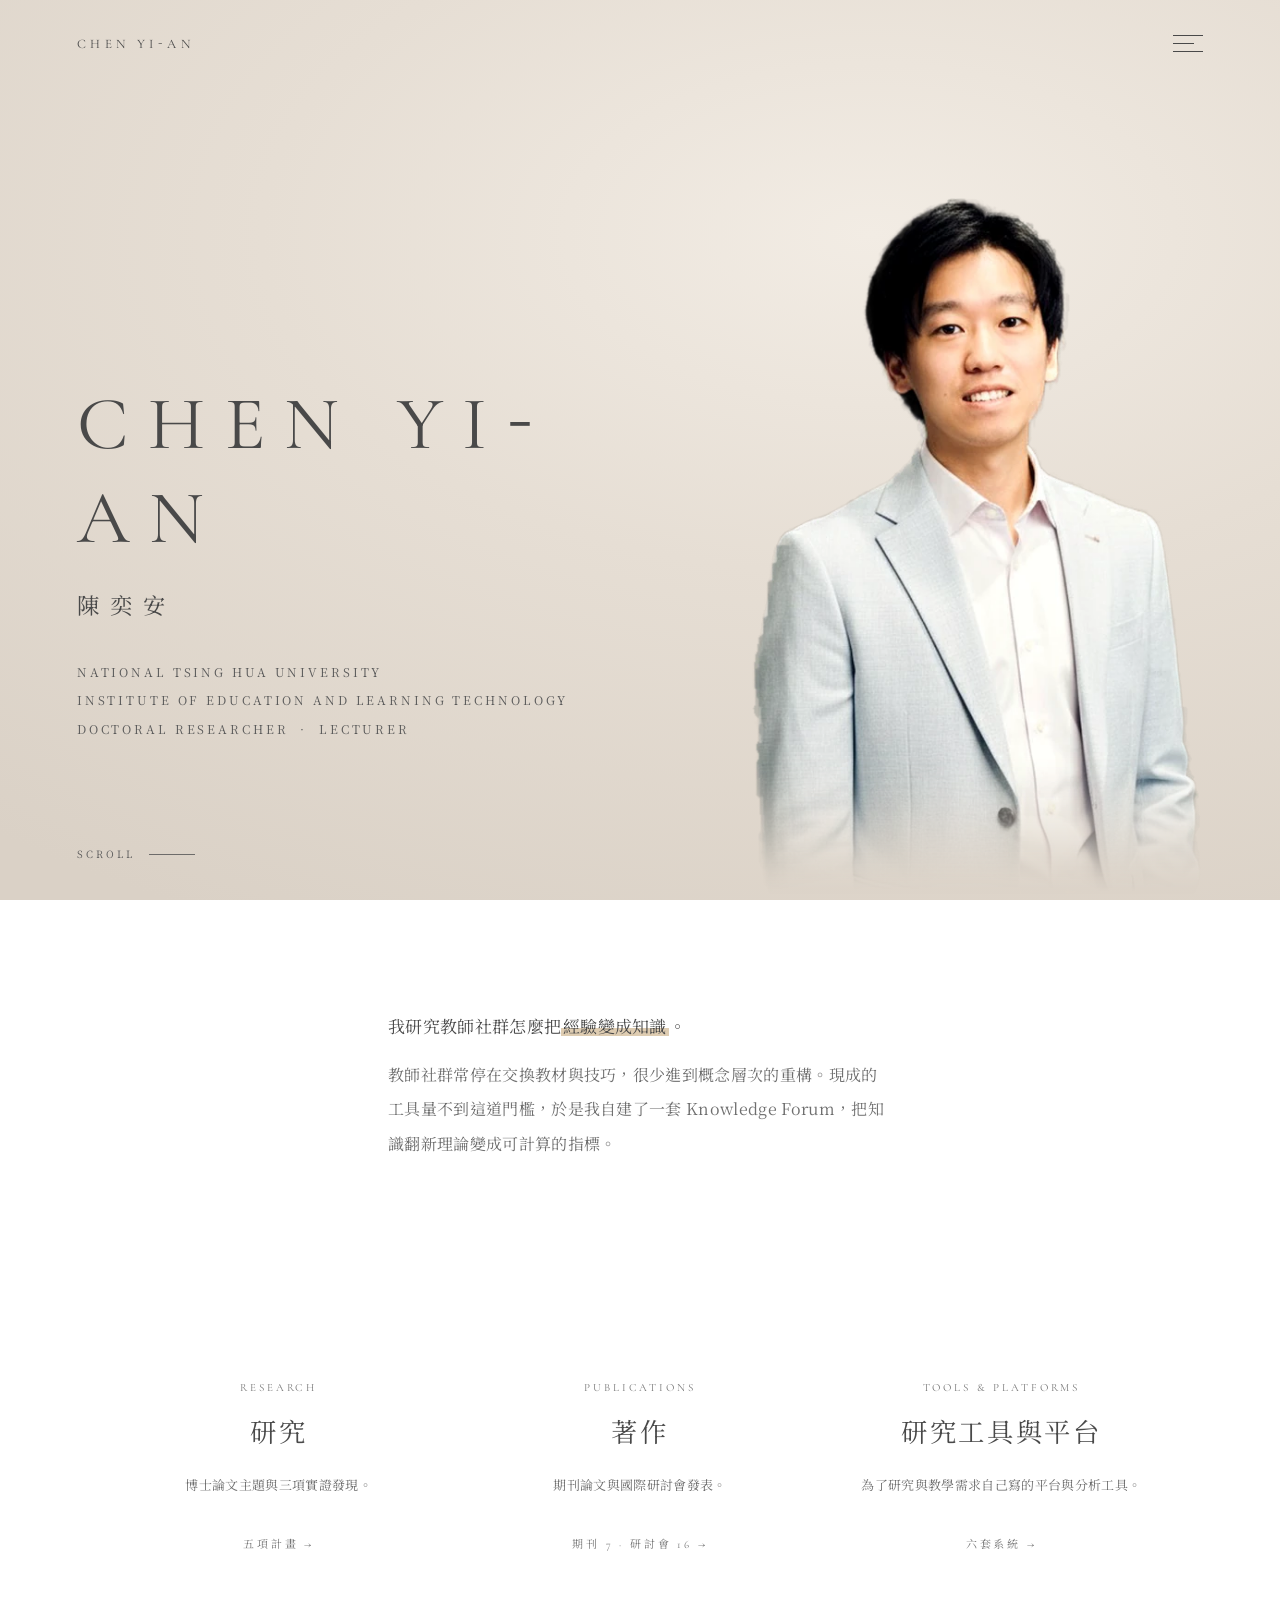
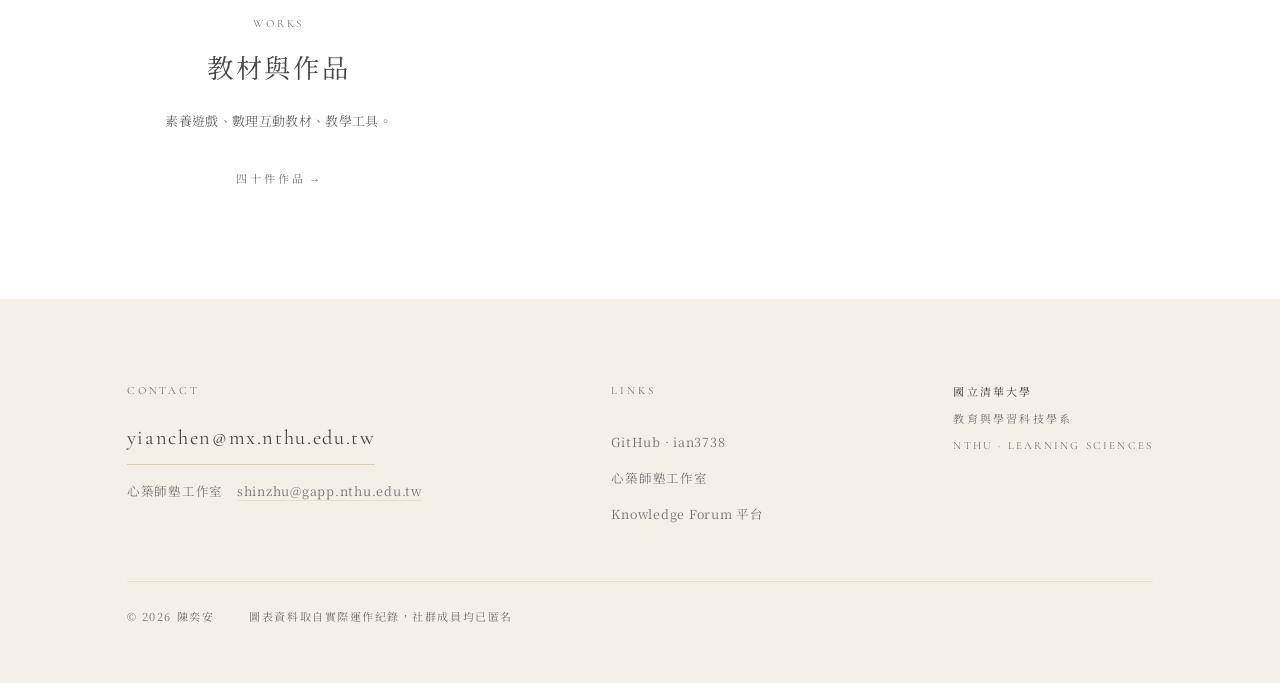
==== index.html @ db192548 "工具頁新增 mplus-mcp Mplus 的 MCP 伺服器，第六套研究工具。列在 S06，連到 https://github.com/ian3738/mplus-mcp。  同時更新三處數量：工具" ====
<!DOCTYPE html>
<html lang="zh-Hant">
<head>
<meta charset="utf-8">
<meta name="viewport" content="width=device-width, initial-scale=1">
<title>陳奕安 Yi-An Chen｜教育與學習科技</title>
<meta name="description" content="陳奕安，國立清華大學教育與學習科技學系博士生、兼任講師。研究教師社群的知識翻新歷程，並自建平台把理論變成可計算的指標。">
<link rel="preconnect" href="https://fonts.googleapis.com">
<link rel="preconnect" href="https://fonts.gstatic.com" crossorigin>
<link href="https://fonts.googleapis.com/css2?family=Cormorant+Garamond:wght@300;400&family=Noto+Serif+TC:wght@300;400&display=swap" rel="stylesheet">
<link rel="stylesheet" href="assets/style.css">
</head>
<body>

<header class="site-head" id="sitehead">
  <a class="brand" href="index.html">Chen Yi<span class="hy">-</span>An</a>
  <button class="burger" id="burger" aria-label="選單" aria-expanded="false">
    <span></span><span></span><span></span>
  </button>
</header>

<div class="menu" id="menu">
  <div class="menu-in">
    <nav class="menu-list" aria-label="主選單">
        <a href="index.html">Home<span class="zh">總覽</span></a>
        <a href="about.html">Profile<span class="zh">關於</span></a>
        <a href="research.html">Research<span class="zh">研究</span></a>
        <a href="publications.html">Publications<span class="zh">著作</span></a>
        <a href="systems.html">Tools<span class="zh">工具</span></a>
        <a href="works.html">Works<span class="zh">教材</span></a>
        <a href="lectures.html">Lectures<span class="zh">講堂</span></a>
    </nav>
    <div class="menu-side">
      <a href="mailto:yianchen@mx.nthu.edu.tw">yianchen@mx.nthu.edu.tw</a><br>
      <a href="https://github.com/ian3738" target="_blank" rel="noopener">GitHub</a><br>
      <a href="https://sites.google.com/view/shinzhuteacher" target="_blank" rel="noopener">心築師塾工作室</a><br>
      <a href="https://kf-mvp-2cdbe.web.app/communities" target="_blank" rel="noopener">Knowledge Forum</a>
    </div>
  </div>
</div>

<main>
<section class="hero">
  <div class="hero-figure">
    <picture>
      <source srcset="assets/hero-cutout.webp" type="image/webp">
      <img src="assets/hero-cutout.png" alt="陳奕安" width="488" height="760">
    </picture>
  </div>
  <div class="hero-inner">
    <h1 class="hero-name">Chen Yi<span class="hy">-</span>An</h1>
    <p class="hero-zh">陳奕安</p>
    <p class="hero-role">
      National Tsing Hua University<br>
      Institute of Education and Learning Technology<br>
      Doctoral Researcher &nbsp;·&nbsp; Lecturer
    </p>
  </div>
  <div class="hero-scroll">Scroll</div>
</section>

<section>
  <div class="wrap">
    <div class="prose rise" style="max-width:56ch">
      <p class="lead" style="margin-bottom:.9rem">我研究教師社群怎麼把<span class="hl">經驗變成知識</span>。</p>
      <p>教師社群常停在交換教材與技巧，很少進到概念層次的重構。現成的工具量不到這道門檻，於是我自建了一套 Knowledge Forum，把知識翻新理論變成可計算的指標。</p>
    </div>
  </div>
</section>

<section>
  <div class="wrap">
    <div class="portals rise">
      <a class="portal" href="research.html">
        <div class="portal-n">Research</div><div class="portal-t">研究</div>
        <p class="portal-d">博士論文主題與三項實證發現。</p>
        <div class="portal-go">五項計畫 →</div>
      </a>
      <a class="portal" href="publications.html">
        <div class="portal-n">Publications</div><div class="portal-t">著作</div>
        <p class="portal-d">期刊論文與國際研討會發表。</p>
        <div class="portal-go">期刊 7 · 研討會 16 →</div>
      </a>
      <a class="portal" href="systems.html">
        <div class="portal-n">Tools &amp; Platforms</div><div class="portal-t">研究工具與平台</div>
        <p class="portal-d">為了研究與教學需求自己寫的平台與分析工具。</p>
        <div class="portal-go">六套系統 →</div>
      </a>
      <a class="portal" href="works.html">
        <div class="portal-n">Works</div><div class="portal-t">教材與作品</div>
        <p class="portal-d">素養遊戲、數理互動教材、教學工具。</p>
        <div class="portal-go">四十件作品 →</div>
      </a>
    </div>
  </div>
</section>

</main>

<footer>
  <div class="wrap">
    <div class="foot-grid">
      <div>
        <div class="foot-k">Contact</div>
        <a class="foot-mail" href="mailto:yianchen@mx.nthu.edu.tw">yianchen@mx.nthu.edu.tw</a>
        <div style="margin-top:.9rem;font-size:12.5px;color:var(--ink-muted);letter-spacing:.06em">
          心築師塾工作室　<a href="mailto:shinzhu@gapp.nthu.edu.tw" style="border-bottom:1px solid var(--sand-line)">shinzhu@gapp.nthu.edu.tw</a>
        </div>
      </div>
      <div class="foot-links">
        <div class="foot-k">Links</div>
        <a href="https://github.com/ian3738" target="_blank" rel="noopener">GitHub · ian3738</a>
        <a href="https://sites.google.com/view/shinzhuteacher" target="_blank" rel="noopener">心築師塾工作室</a>
        <a href="https://kf-mvp-2cdbe.web.app/communities" target="_blank" rel="noopener">Knowledge Forum 平台</a>
      </div>
      <div class="seal"><b>國立清華大學</b>教育與學習科技學系<br>NTHU · Learning Sciences</div>
    </div>
    <div class="colophon">
      <span>© 2026 陳奕安</span>
      <span>圖表資料取自實際運作紀錄，社群成員均已匿名</span>
    </div>
  </div>
</footer>

<script src="assets/site.js"></script>
</body>
</html>
---- assets/style.css ----
/* ============================================================
   陳奕安 個人網站
   設計語彙參考 saitokyoko.jp：
     · 全站單一襯線字，字重一律 400，沒有粗體
       階層只靠級數、字距與留白
     · 墨色 #494949 柔灰，不用純黑
     · 唯一輔助色為暖砂 #DECCB1，只作裝飾
     · 區塊上下留白 120px，標題字距 0.08em
     · 只有漢堡選單，沒有導覽列
   資料色：灰階序階 #494949 / #878787 / #AFAFAF
     明度單調、階距 0.18、最淺階對白底 2.19:1
   ============================================================ */

*,*::before,*::after{box-sizing:border-box}
html{-webkit-text-size-adjust:100%;scroll-behavior:smooth}
body{margin:0}

:root{
  color-scheme:light;
  --white:#FFFFFF;
  --ink:#494949;
  --ink-2:#6E6E6E;
  --ink-muted:#767676;
  --sand:#DECCB1;
  --sand-soft:#F4EFE7;
  --sand-line:#E8DFD1;
  --line:#E6E6E6;
  --line-soft:#F0F0F0;
  --dark:#2D2D32;

  --mark:#494949;
  --mark-dim:#AFAFAF;
  --series-1:#494949;
  --series-2:#878787;
  --series-3:#AFAFAF;
  --grid:#EFEFEF;
  --axis:#DDDDDD;

  /* 給 charts.js 用的別名，沿用舊變數名以免動到繪圖程式 */
  --accent:#494949;
  --paper:#FFFFFF;
  --surface:#FFFFFF;
  --ink-1:#494949;

  --f-display:"Cormorant Garamond","Noto Serif TC","Songti TC",serif;
  --f-body:"Noto Serif TC","Cormorant Garamond","Songti TC",serif;

  --pad:clamp(1.25rem,6vw,5rem);
  --gap:clamp(4rem,12vh,7.5rem);
  --maxw:1180px;
}

body{
  background:var(--white);color:var(--ink);font-family:var(--f-body);
  font-size:16px;line-height:2;font-weight:400;letter-spacing:.02em;
  overflow-x:hidden;display:flex;flex-direction:column;min-height:100vh;
  -webkit-font-smoothing:antialiased;
}
a{color:inherit;text-decoration:none}
img{max-width:100%;height:auto;display:block}
::selection{background:var(--sand);color:var(--ink)}
main{flex:1 0 auto}
.wrap{max-width:var(--maxw);margin:0 auto;padding-inline:var(--pad);width:100%}
strong,b{font-weight:400}

/* ---------- 頁首：只有標記與漢堡 ---------- */
.site-head{
  position:fixed;top:0;left:0;right:0;z-index:80;
  display:flex;align-items:center;justify-content:space-between;
  padding:clamp(1.1rem,2.6vw,1.9rem) var(--pad);
  mix-blend-mode:normal;transition:background .4s;
}
.site-head.solid{background:rgba(255,255,255,.94);backdrop-filter:blur(8px)}

/* Chen Yi-An 的連字號。Cormorant Garamond 的連字號是斜的，而且高度是配
   小寫字母的，放進全大寫的字裡會偏低：75px 字級下量到它的中心比大寫字母的
   視覺中心低 15px，垂直跨度 14px（斜的），加上 .26em 字距把它孤立出來就更明顯。
   改用 Noto Serif TC 的平連字號並抬高後，跨度 8px、偏移 0.0px。 */
.hy{font-family:"Noto Serif TC",serif;display:inline-block;transform:translateY(-.05em)}
.brand{
  font-family:var(--f-display);font-size:13px;letter-spacing:.34em;
  color:var(--ink);white-space:nowrap;text-transform:uppercase;
}
/* 壓在開場圖上時本來轉白，但開場已改為淺砂色底，白字對底只有 1.40:1，
   實際渲染量到 1.03:1，等於看不見。改回墨色為 6.44:1。 */
.site-head.over .brand{color:var(--ink)}
.site-head.over .burger span{background:var(--ink)}

.burger{
  width:30px;height:18px;border:0;background:transparent;padding:0;cursor:pointer;
  position:relative;flex:none;
}
.burger span{
  position:absolute;left:0;height:1px;background:var(--ink);transition:all .45s cubic-bezier(.6,0,.2,1);
}
.burger span:nth-child(1){top:0;width:100%}
.burger span:nth-child(2){top:8px;width:70%}
.burger span:nth-child(3){top:16px;width:100%}
.burger:hover span:nth-child(2){width:100%}
body.menu-open .burger span:nth-child(1){top:8px;transform:rotate(38deg)}
body.menu-open .burger span:nth-child(2){opacity:0}
body.menu-open .burger span:nth-child(3){top:8px;width:100%;transform:rotate(-38deg)}
body.menu-open .burger span{background:var(--ink)}

/* ---------- 全幅選單 ---------- */
.menu{
  position:fixed;inset:0;z-index:70;background:var(--white);
  display:flex;align-items:center;justify-content:center;
  opacity:0;visibility:hidden;transition:opacity .5s,visibility .5s;
}
body.menu-open .menu{opacity:1;visibility:visible}
.menu-in{width:100%;max-width:var(--maxw);padding:0 var(--pad);display:grid;
         grid-template-columns:1fr auto;gap:clamp(2rem,6vw,5rem);align-items:center}
.menu-list{display:flex;flex-direction:column;gap:clamp(.5rem,1.6vh,1.1rem)}
.menu-list a{
  font-family:var(--f-display);font-size:clamp(1.5rem,4.4vw,2.6rem);letter-spacing:.12em;
  color:var(--ink);opacity:0;transform:translateY(14px);transition:opacity .5s,transform .5s,color .3s;
  display:flex;align-items:baseline;gap:1.1rem;
}
.menu-list a .zh{font-family:var(--f-body);font-size:.44em;letter-spacing:.24em;color:var(--ink-muted)}
.menu-list a:hover{color:var(--sand)}
.menu-list a:hover .zh{color:var(--sand)}
body.menu-open .menu-list a{opacity:1;transform:none}
body.menu-open .menu-list a:nth-child(1){transition-delay:.10s}
body.menu-open .menu-list a:nth-child(2){transition-delay:.16s}
body.menu-open .menu-list a:nth-child(3){transition-delay:.22s}
body.menu-open .menu-list a:nth-child(4){transition-delay:.28s}
body.menu-open .menu-list a:nth-child(5){transition-delay:.34s}
body.menu-open .menu-list a:nth-child(6){transition-delay:.40s}
body.menu-open .menu-list a:nth-child(7){transition-delay:.46s}
.menu-side{font-size:13px;letter-spacing:.16em;color:var(--ink-muted);line-height:2.4;text-align:right}
.menu-side a:hover{color:var(--ink)}
@media (max-width:760px){.menu-in{grid-template-columns:1fr}.menu-side{text-align:left;margin-top:2rem}}

/* ---------- 全幅開場：去背人像合成於暖色底 ---------- */
/* 參考站的主視覺量測後背景標準差僅 0.67–1.22，等同純色，
   是去背後合成的。照片沒有攝影背景，才不會與頁面打架。 */
.hero{
  position:relative;min-height:100svh;overflow:hidden;padding:0;
  background:
    radial-gradient(108% 86% at 68% 26%, #F2ECE4 0%, #E6DED4 44%, #DAD1C6 100%);
  display:grid;grid-template-columns:1fr minmax(0,46%);align-items:end;
}
/* 人像不貼到畫面右緣。貼右會把人再往外推，姓名與人像各據一邊、
   中間空 460px，整張圖散開。留一段右邊距把人往內收，光心也跟到兩者之間。

   另外，姓名字級有上限而人像靠右緣，兩者的距離會隨視窗變寬一路拉開：
   量到 1440 時空隙佔版面 17%、1680 佔 26%、1920 佔 35%、2560 佔 56%。
   因此開場另立一條 1440 的內容帶，超過就左右等分留白，空隙穩定在 250 到 290px。
   站上其他頁的 .wrap 本來就以 1180 收邊，頁首則一律貼 var(--pad)，
   這條帶跟既有的作法一致。 */
.hero-inner,.hero-figure,.hero-scroll{--hero-edge:max(var(--pad),calc((100vw - 1440px) / 2))}
.hero-figure{
  grid-column:2;justify-self:end;align-self:end;
  padding-right:max(clamp(2rem,6vw,5rem),calc((100vw - 1440px) / 2));
  height:min(78svh,780px);max-width:100%;display:flex;align-items:flex-end;justify-content:center;
}
/* picture 必須也吃到高度。它預設 height:auto，裡面的 img 用 height:100% 會
   解析不到百分比而退回原尺寸 920px，再被 .hero 的 overflow:hidden 切掉頭。 */
.hero-figure picture{
  display:flex;align-items:flex-end;justify-content:center;
  height:100%;max-width:100%;
}
/* 原始棚拍照只拍到大腿，去背後浮在純色上會像被切斷，
   因此在圖檔底部 24% 做平滑淡出，讓人像溶進背景。 */
.hero-figure img{height:100%;width:auto;max-width:100%;object-fit:contain;object-position:bottom}
.hero-inner{
  grid-column:1;grid-row:1;z-index:2;align-self:end;
  padding:0 clamp(1.2rem,3vw,2rem) clamp(4.5rem,16vh,9rem) var(--hero-edge);
}
/* 姓名放大到能往右探，把左邊的字與右邊的人拉近。 */
.hero-name{
  font-family:var(--f-display);font-size:clamp(1.9rem,6.2vw,4.7rem);font-weight:400;
  letter-spacing:.26em;line-height:1.25;margin:0;text-transform:uppercase;color:var(--ink);
}
.hero-zh{font-size:clamp(1rem,2.1vw,1.4rem);letter-spacing:.5em;color:var(--ink);margin-top:1rem}
/* 開場的小字不用全站的 --ink-muted #767676。它在白底上是 4.86:1 沒問題，
   但壓在砂色漸層最暗處只有 3.01:1，未達 AA 小字的 4.5。#5A5A5A 為 4.57:1。 */
.hero-role{
  font-size:12px;letter-spacing:.24em;color:#5A5A5A;margin-top:1.9rem;
  text-transform:uppercase;line-height:2.4;
}
.hero-scroll{
  position:absolute;left:var(--hero-edge);bottom:clamp(1.4rem,4vh,2.4rem);z-index:3;
  font-size:10px;letter-spacing:.3em;color:#5A5A5A;text-transform:uppercase;
  display:flex;align-items:center;gap:.9rem;
}
.hero-scroll::after{content:"";width:46px;height:1px;background:#5A5A5A;opacity:.85;
  animation:sweep 2.6s cubic-bezier(.6,0,.2,1) infinite}
@keyframes sweep{0%{transform:scaleX(0);transform-origin:left}45%{transform:scaleX(1);transform-origin:left}
                 55%{transform:scaleX(1);transform-origin:right}100%{transform:scaleX(0);transform-origin:right}}
@media (max-width:820px){
  /* 單欄時人像與文字若同列且都靠下對齊，字必然壓在臉上，因此拆成上下兩列 */
  .hero{grid-template-columns:1fr;grid-template-rows:1fr auto;align-items:end;min-height:100svh}
  .hero-figure{grid-column:1;grid-row:1;align-self:end;height:min(46svh,420px);
               justify-self:end;padding-right:calc(var(--pad) * .3);opacity:.92}
  .hero-inner{grid-column:1;grid-row:2;align-self:end;padding-bottom:clamp(4rem,12vh,6rem)}
  .hero-name{font-size:clamp(1.8rem,9vw,2.6rem)}
}

/* 關於頁的側身形象照 */
.about-portrait{
  float:right;width:clamp(150px,26%,230px);margin:.4rem 0 1.6rem clamp(1.4rem,4vw,2.6rem);
}
.about-portrait img{width:100%;aspect-ratio:3/4;object-fit:cover;object-position:50% 18%}
.about-portrait figcaption{
  margin-top:.9rem;font-family:var(--f-display);font-size:10px;letter-spacing:.24em;
  color:var(--ink-muted);text-transform:uppercase;
}
@media (max-width:620px){.about-portrait{float:none;width:170px;margin:0 0 1.8rem}}

/* ---------- 一般頁首 ---------- */
.page-head{padding:clamp(7rem,18vh,11rem) 0 clamp(2.5rem,7vh,4rem);text-align:center}
.page-head .en{
  font-family:var(--f-display);font-size:clamp(1.9rem,5vw,2.55rem);letter-spacing:.09em;
  margin:0;line-height:1.5;
}
.page-head .zh{font-size:13px;letter-spacing:.34em;color:var(--ink-muted);margin-top:.9rem;text-transform:none}
.page-sub{max-width:56ch;margin:2.2rem auto 0;color:var(--ink-2);font-size:15px;line-height:2.15;text-align:left}

/* ---------- 區塊 ---------- */
section{padding-block:var(--gap)}
.sec-head{margin-bottom:clamp(2.2rem,6vh,3.6rem);text-align:center}
.sec-head h2{
  font-family:var(--f-display);font-size:clamp(1.6rem,4vw,2.25rem);font-weight:400;
  letter-spacing:.09em;margin:0;line-height:1.5;color:var(--ink);
}
.sec-head .zh{font-size:12px;letter-spacing:.32em;color:var(--ink-muted);margin-top:.75rem}
.sec-num,.sec-note{display:none}
.group-label{
  font-family:var(--f-display);font-size:15px;letter-spacing:.24em;color:var(--ink-muted);
  margin:clamp(2.6rem,6vh,4rem) 0 1.4rem;text-align:center;
}
.group-label:first-child{margin-top:0}
.prose{max-width:60ch;margin-inline:auto}
.prose p{margin:0 0 1.5rem;color:var(--ink-2);line-height:2.15}
.prose p:last-child{margin-bottom:0}
.prose .lead{font-size:17px;color:var(--ink);line-height:2.1}
.hl{background:linear-gradient(transparent 62%,var(--sand) 62%,var(--sand) 92%,transparent 92%);padding:0 .1em}

.pull{
  border:0;margin:0 auto clamp(2rem,5vh,3rem);max-width:46ch;text-align:center;
  font-family:var(--f-display);font-size:clamp(1.25rem,3vw,1.75rem);line-height:1.85;
  letter-spacing:.05em;color:var(--ink);padding:0;
}
.pull cite{display:block;font-style:normal;font-family:var(--f-body);font-size:13px;
           letter-spacing:.06em;color:var(--ink-muted);margin-top:1.4rem;line-height:2.1}

/* ---------- 數據 ---------- */
.tiles{display:grid;grid-template-columns:repeat(auto-fit,minmax(min(100%,150px),1fr));
       gap:clamp(1.6rem,4vw,3rem) 0;border:0;background:transparent}
.tile{padding:0 1.2rem;border:0;text-align:center;position:relative}
.tile + .tile::before{content:"";position:absolute;left:0;top:.4rem;bottom:.4rem;width:1px;background:var(--line)}
.tile-k{font-family:var(--f-display);font-size:11px;letter-spacing:.26em;color:var(--ink-muted);text-transform:uppercase}
.tile-v{font-family:var(--f-display);font-size:clamp(1.7rem,4vw,2.4rem);font-weight:400;line-height:1.2;
        margin-top:.7rem;letter-spacing:.04em;color:var(--ink)}
.tile-v small{font-size:.42em;color:var(--ink-muted);margin-left:.2em}
.tile-d{font-size:12px;color:var(--ink-muted);margin-top:.6rem;line-height:1.9;letter-spacing:.04em}
.tile.on .tile-v{color:var(--ink)}
@media (max-width:560px){.tile + .tile::before{display:none}}

/* ---------- 面板 ---------- */
.panel{background:transparent;border:0;border-top:1px solid var(--line);padding-top:clamp(1.6rem,4vh,2.4rem)}
.panel-head{display:flex;align-items:baseline;gap:1rem;padding:0 0 1.2rem;background:transparent;flex-wrap:wrap;justify-content:center}
.panel-t{font-family:var(--f-display);font-size:17px;letter-spacing:.09em;color:var(--ink)}
.panel-n{font-size:11px;letter-spacing:.2em;color:var(--ink-muted);text-transform:uppercase}
.panel-body{padding:0}
.panel-note{font-size:13px;color:var(--ink-muted);line-height:2.15;margin:0 auto 1.8rem;max-width:56ch;text-align:center}
.panels{display:grid;gap:clamp(2.5rem,7vh,4.5rem)}
.panels.two{grid-template-columns:repeat(auto-fit,minmax(min(100%,330px),1fr))}

/* ---------- 圖表 ---------- */
.chart{margin:0;position:relative}
.plot{position:relative;width:100%}
.plot svg{display:block;width:100%;height:auto;overflow:visible}
.plot svg text{font-family:var(--f-body);letter-spacing:.05em}
.plot svg .ax{font-family:var(--f-display);font-size:10px;letter-spacing:.14em}
.plot svg .lbl{font-size:11.5px}
.plot svg .val{font-family:var(--f-display);font-size:12px;letter-spacing:.06em}
.plot svg .big{font-family:var(--f-display);font-size:17px}
.tip{position:absolute;z-index:20;pointer-events:none;background:var(--white);border:1px solid var(--line);
     padding:.7rem .9rem;min-width:110px}
.tip b{display:block;font-size:12.5px;font-weight:400;color:var(--ink);line-height:1.7;letter-spacing:.04em}
.tip i{display:block;font-style:normal;font-size:11px;color:var(--ink-muted);margin-top:.25rem;letter-spacing:.06em}
.tip u{display:block;text-decoration:none;font-family:var(--f-display);font-size:15px;color:var(--ink);
       margin-top:.45rem;letter-spacing:.06em}
.legend{display:flex;flex-wrap:wrap;gap:.5rem 1.8rem;margin-bottom:1.4rem;font-size:12.5px;
        color:var(--ink-2);justify-content:center;letter-spacing:.05em}
.legend span{display:flex;align-items:center;gap:.55rem}
.legend i{width:9px;height:9px;flex:none}
.legend i[data-s="1"]{background:var(--series-1)}
.legend i[data-s="2"]{background:var(--series-2)}
.legend i[data-s="3"]{background:var(--series-3)}
.legend b{font-family:var(--f-display);color:var(--ink);font-size:1.1em}
.tbl{margin-top:1.8rem;border-top:1px solid var(--line-soft);padding-top:1rem;text-align:center}
.tbl summary{font-family:var(--f-display);font-size:12px;letter-spacing:.26em;color:var(--ink-muted);
             cursor:pointer;list-style:none;padding:.3rem 0;transition:color .3s;text-transform:uppercase}
.tbl summary::-webkit-details-marker{display:none}
.tbl summary::before{content:"＋ "}
.tbl[open] summary::before{content:"− "}
.tbl summary:hover{color:var(--ink)}
.tbl-scroll{overflow-x:auto;margin-top:1.2rem;text-align:left}
.tbl table{border-collapse:collapse;width:100%;font-size:12.5px;letter-spacing:.04em}
.tbl caption{text-align:left;font-size:12px;color:var(--ink-muted);padding-bottom:1rem;line-height:2}
.tbl th,.tbl td{padding:.55rem .7rem;border-bottom:1px solid var(--line-soft);text-align:right;white-space:nowrap;font-weight:400}
.tbl thead th{color:var(--ink-muted);font-family:var(--f-display);font-size:11px;letter-spacing:.18em;
              border-bottom-color:var(--line);text-transform:uppercase}
.tbl tbody th{text-align:left;color:var(--ink);white-space:normal;min-width:9rem}
.tbl thead th:first-child{text-align:left}

/* ---------- 條目 ---------- */
.list{border-top:1px solid var(--line)}
.item{display:grid;grid-template-columns:1fr auto;gap:.5rem 2rem;padding:clamp(1.6rem,4vh,2.4rem) 0;
      border-bottom:1px solid var(--line-soft);position:relative;transition:opacity .35s}
a.item:hover{opacity:.55;outline:none}
.i-num{display:none}
.i-main{min-width:0}
.i-title{font-family:var(--f-display);font-size:clamp(1.1rem,2.2vw,1.35rem);font-weight:400;
         letter-spacing:.06em;line-height:1.65;display:block;color:var(--ink)}
.i-title em{font-style:normal;color:var(--ink-muted);font-size:.62em;letter-spacing:.2em;margin-left:.9rem;
            text-transform:uppercase;font-family:var(--f-display)}
.i-desc{margin:.9rem 0 0;color:var(--ink-2);font-size:13.5px;line-height:2.15;max-width:62ch}
.i-tags{display:flex;flex-wrap:wrap;gap:.4rem 1.3rem;margin-top:1.1rem}
.tag{font-family:var(--f-display);font-size:11px;letter-spacing:.22em;color:var(--ink-muted);
     border:0;padding:0;background:transparent;text-transform:uppercase}
.tag.on{color:var(--ink)}
.i-go{align-self:center;font-family:var(--f-display);font-size:11px;letter-spacing:.26em;color:var(--ink-muted);
      white-space:nowrap;text-transform:uppercase;position:relative;padding-bottom:.4rem}
.i-go::after{content:"";position:absolute;left:0;right:0;bottom:0;height:1px;background:var(--ink-muted);
             transform:scaleX(1);transform-origin:right;transition:transform .45s cubic-bezier(.6,0,.2,1)}
a.item:hover .i-go::after{transform:scaleX(0)}
@media (max-width:620px){
  .item{grid-template-columns:1fr}
  .i-go{justify-self:start;margin-top:1rem}
}

/* ---------- 著作 ---------- */
.cites{border-top:1px solid var(--line)}
.cite{padding:clamp(1.3rem,3.4vh,1.9rem) 0 clamp(1.3rem,3.4vh,1.9rem) 2.2rem;text-indent:-2.2rem;
      border-bottom:1px solid var(--line-soft);font-size:14.5px;line-height:2.1;margin:0;color:var(--ink-2)}
.cite .yr{font-family:var(--f-display);font-size:1.05em;color:var(--ink);letter-spacing:.06em}
.cite em{font-style:italic;color:var(--ink)}
.cite .st{font-family:var(--f-display);font-size:11px;letter-spacing:.2em;border:0;padding:0;
          margin-left:.9rem;color:var(--ink-muted);white-space:nowrap;text-indent:0;display:inline-block;
          text-transform:uppercase;background:transparent}
.cite .st.on{color:var(--ink)}

/* ---------- 年表 ---------- */
.tl{border-left:0;margin:0;padding-left:0;max-width:64ch;margin-inline:auto}
.tl-row{position:relative;padding:clamp(1.4rem,3.4vh,2rem) 0;border-bottom:1px solid var(--line-soft)}
.tl-row::before{display:none}
.tl-y{font-family:var(--f-display);font-size:12px;letter-spacing:.2em;color:var(--ink-muted);margin-bottom:.7rem}
.tl-t{font-family:var(--f-display);font-size:clamp(1.05rem,2.1vw,1.25rem);letter-spacing:.06em;line-height:1.7;color:var(--ink)}
.tl-d{color:var(--ink-2);font-size:13.5px;margin-top:.7rem;line-height:2.15}

/* ---------- 獲獎清單 ---------- */
/* 條目多，用年份靠左的密排清單，比格狀卡片省一半版面 */
.hon{list-style:none;margin:0;padding:0;max-width:64ch;margin-inline:auto}
.hon li{display:grid;grid-template-columns:5rem 1fr;column-gap:clamp(1rem,2.4vw,1.8rem);
        padding:clamp(.9rem,2.2vh,1.25rem) 0;border-bottom:1px solid var(--line-soft)}
.hon li:first-child{border-top:1px solid var(--line-soft)}
.hon-y{font-family:var(--f-display);font-size:12px;letter-spacing:.2em;color:var(--ink-muted);
       line-height:1.9;padding-top:.35rem}
.hon-t{font-family:var(--f-display);font-size:15.5px;letter-spacing:.05em;line-height:1.95;color:var(--ink)}
.hon-d{grid-column:2;color:var(--ink-muted);font-size:12.5px;line-height:2;margin-top:.3rem}
@media (max-width:640px){
  .hon li{grid-template-columns:1fr}
  .hon-y{padding-top:0;margin-bottom:.45rem}
  .hon-d{grid-column:1}
}

/* ---------- 格狀 ---------- */
.grid{display:grid;grid-template-columns:repeat(auto-fit,minmax(min(100%,250px),1fr));
      gap:clamp(1.8rem,4vw,3rem) clamp(1.8rem,4vw,3.4rem);border:0;background:transparent}
.cell{padding:0;border:0;background:transparent}
.cell:hover{background:transparent}
.cell-k{font-family:var(--f-display);font-size:11px;letter-spacing:.26em;color:var(--ink-muted);
        margin-bottom:.8rem;text-transform:uppercase}
.cell-t{font-family:var(--f-display);font-size:16px;line-height:1.8;letter-spacing:.05em;color:var(--ink)}
.cell-d{color:var(--ink-muted);font-size:12.5px;margin-top:.6rem;line-height:2}

/* ---------- 入口 ---------- */
.portals{display:grid;grid-template-columns:repeat(auto-fit,minmax(min(100%,240px),1fr));
         gap:clamp(2rem,5vw,3.6rem);border:0}
.portal{border:0;background:transparent;padding:0;display:flex;flex-direction:column;min-height:0;
        transition:opacity .35s;text-align:center}
.portal:hover{opacity:.55;transform:none}
.portal::before,.portal::after{display:none}
.portal-n{font-family:var(--f-display);font-size:11px;letter-spacing:.26em;color:var(--ink-muted);
          margin-bottom:1rem;text-transform:uppercase}
.portal-t{font-family:var(--f-display);font-size:clamp(1.3rem,3vw,1.65rem);letter-spacing:.1em;
          line-height:1.5;color:var(--ink)}
.portal-d{color:var(--ink-2);font-size:13px;line-height:2.1;margin-top:1rem;flex:1}
.portal-go{font-family:var(--f-display);font-size:11px;letter-spacing:.26em;color:var(--ink-muted);
           margin-top:1.4rem;text-transform:uppercase}

/* ---------- 影片 ---------- */
.vid-feature{display:grid;grid-template-columns:minmax(0,1.25fr) minmax(0,1fr);
             gap:clamp(1.8rem,4vw,3.2rem);align-items:center}
@media (max-width:860px){.vid-feature{grid-template-columns:1fr}}
.vid-grid{display:grid;grid-template-columns:repeat(auto-fill,minmax(min(100%,280px),1fr));
          gap:clamp(2rem,4vw,3rem)}
.vid{border:0;background:transparent;display:flex;flex-direction:column;overflow:visible;transition:opacity .35s}
.vid:hover{border:0;transform:none;opacity:.72}
.vid::before,.vid::after{display:none}
.vid-thumb{position:relative;aspect-ratio:16/9;background:var(--sand-soft);cursor:pointer;border:0;
           padding:0;width:100%;display:block;overflow:hidden}
.vid-thumb img{width:100%;height:100%;object-fit:cover;transition:transform .9s cubic-bezier(.6,0,.2,1),filter .5s;
               filter:saturate(.62) contrast(.98)}
.vid-thumb:hover img{transform:scale(1.04);filter:saturate(.85)}
.play{position:absolute;left:50%;top:50%;transform:translate(-50%,-50%);z-index:2;width:52px;height:52px;
      border-radius:50%;background:rgba(255,255,255,.88);display:grid;place-items:center;
      transition:transform .45s cubic-bezier(.6,0,.2,1),background .35s}
.play::before{content:"";border-left:12px solid var(--ink);border-top:7.5px solid transparent;
              border-bottom:7.5px solid transparent;margin-left:3px}
.vid-thumb:hover .play{transform:translate(-50%,-50%) scale(1.08);background:var(--white)}
.vid-body{padding:1.2rem 0 0}
.vid-t{font-family:var(--f-display);font-size:1.08rem;font-weight:400;line-height:1.7;letter-spacing:.06em;color:var(--ink)}
.vid-d{color:var(--ink-2);font-size:13px;line-height:2.1;margin:.8rem 0 0}
.vid-meta{font-family:var(--f-display);font-size:11px;letter-spacing:.22em;color:var(--ink-muted);
          margin-top:1rem;display:flex;gap:1.2rem;flex-wrap:wrap;text-transform:uppercase}
.vid.big .vid-t{font-size:clamp(1.2rem,2.4vw,1.55rem)}
.vid.big .vid-body{padding:0}
@media (max-width:860px){.vid.big .vid-body{padding-top:1.2rem}}
.lb{position:fixed;inset:0;z-index:100;display:none;place-items:center;padding:clamp(.8rem,4vw,3rem);
    background:rgba(255,255,255,.97)}
.lb.on{display:grid}
.lb-box{width:min(1080px,100%);aspect-ratio:16/9;background:#000;position:relative}
.lb-box iframe{width:100%;height:100%;border:0;display:block}
.lb-close{position:absolute;top:-3rem;right:0;background:transparent;border:0;color:var(--ink);
          width:32px;height:32px;cursor:pointer;font-size:1rem;display:grid;place-items:center;transition:opacity .3s}
.lb-close:hover{opacity:.5}

/* ---------- 標籤列 ---------- */
.chips{display:flex;flex-wrap:wrap;gap:.7rem 2rem;margin-top:1.4rem;justify-content:center}
.chip{font-size:13px;color:var(--ink-2);border:0;padding:0;background:transparent;letter-spacing:.06em}

/* ---------- 頁間導引 ---------- */
.pager{display:grid;grid-template-columns:repeat(auto-fit,minmax(min(100%,200px),1fr));gap:0;
       border-top:1px solid var(--line);margin-top:var(--gap)}
.pager a{padding:clamp(1.6rem,4vh,2.4rem) 1.2rem;border:0;background:transparent;transition:opacity .35s;text-align:center}
.pager a + a{border-left:1px solid var(--line-soft)}
.pager a:hover{background:transparent;opacity:.55}
.pager .k{font-family:var(--f-display);font-size:11px;letter-spacing:.26em;color:var(--ink-muted);text-transform:uppercase}
.pager .t{font-family:var(--f-display);font-size:15px;margin-top:.7rem;letter-spacing:.08em;color:var(--ink)}
@media (max-width:620px){.pager a + a{border-left:0;border-top:1px solid var(--line-soft)}}

/* ---------- 頁尾 ---------- */
footer{padding-block:clamp(3.5rem,9vh,5.5rem) clamp(2.5rem,6vh,3.5rem);border:0;background:var(--sand-soft)}
footer::before{display:none}
.foot-grid{display:flex;flex-wrap:wrap;gap:2.4rem 4rem;align-items:flex-start;justify-content:space-between}
.foot-k{font-family:var(--f-display);font-size:11px;letter-spacing:.26em;color:var(--ink-muted);
        margin-bottom:1rem;text-transform:uppercase}
.foot-mail{font-family:var(--f-display);font-size:clamp(1rem,2.2vw,1.28rem);letter-spacing:.08em;
           color:var(--ink);border:0;position:relative;display:inline-block;padding-bottom:.35rem}
.foot-mail::after{content:"";position:absolute;left:0;right:0;bottom:0;height:1px;background:var(--sand);
                  transform-origin:right;transition:transform .45s cubic-bezier(.6,0,.2,1)}
.foot-mail:hover::after{transform:scaleX(0)}
.foot-links{display:flex;flex-direction:column;gap:.7rem;font-size:12.5px;color:var(--ink-muted);letter-spacing:.06em}
.foot-links a:hover{color:var(--ink)}
.seal{margin:0;flex:none;font-family:var(--f-display);font-size:11px;letter-spacing:.2em;color:var(--ink-muted);
      border:0;padding:0;line-height:2.4;text-transform:uppercase}
.seal b{display:block;color:var(--ink);font-weight:400}
.colophon{margin-top:clamp(2.5rem,6vh,3.5rem);padding-top:1.4rem;border-top:1px solid var(--sand-line);
          font-size:11px;letter-spacing:.14em;color:var(--ink-muted);display:flex;flex-wrap:wrap;
          gap:.7rem 2.2rem;line-height:2.2}

/* ---------- 進場 ---------- */
.rise{opacity:0;transform:translateY(22px)}
.rise.in{opacity:1;transform:none;
         transition:opacity 1.1s cubic-bezier(.4,0,.2,1),transform 1.1s cubic-bezier(.4,0,.2,1)}
.hero-name,.hero-zh,.hero-role,.page-head .en,.page-head .zh,.page-sub{
  animation:fade 1.4s cubic-bezier(.4,0,.2,1) both}
.hero-zh,.page-head .zh{animation-delay:.18s}
.hero-role,.page-sub{animation-delay:.34s}
@keyframes fade{from{opacity:0;transform:translateY(18px)}to{opacity:1;transform:none}}

@media (prefers-reduced-motion:reduce){
  *,*::before,*::after{animation:none!important;transition:none!important}
  .rise{opacity:1;transform:none}
  html{scroll-behavior:auto}
}
@media print{
  .site-head,.menu,.lb,.pager,.hero-scroll{display:none}
  .hero{min-height:auto}
}

/* ---------- 側記：交錯排列的三張照片 ---------- */
.gallery{
  display:grid;grid-template-columns:repeat(3,1fr);
  gap:clamp(.9rem,2.6vw,2.2rem);align-items:start;
}
.gallery figure{margin:0;overflow:hidden}
.gallery img{
  width:100%;aspect-ratio:3/4;object-fit:cover;
  transition:transform 1.1s cubic-bezier(.6,0,.2,1),filter .6s;
}
.gallery figure:hover img{transform:scale(1.035);filter:saturate(1.18)}
/* 交錯：中間那張下沉，第三張略沉，避免三張齊頭的呆板 */
.gallery figure:nth-child(2){margin-top:clamp(1.6rem,7vw,4.5rem)}
.gallery figure:nth-child(3){margin-top:clamp(.6rem,3vw,2rem)}
.gallery-note{
  font-size:12.5px;letter-spacing:.08em;color:var(--ink-muted);
  text-align:center;margin:clamp(2rem,5vh,3rem) auto 0;max-width:44ch;line-height:2.1;
}
@media (max-width:700px){
  .gallery{grid-template-columns:1fr 1fr;gap:.8rem}
  .gallery figure:nth-child(2){margin-top:2rem}
  .gallery figure:nth-child(3){grid-column:1/-1;margin-top:.8rem;max-width:62%}
}

/* 側記的橫幅主圖 */
.gallery-lead{margin:0 0 clamp(1.4rem,4vw,2.6rem);overflow:hidden}
.gallery-lead img{
  width:100%;aspect-ratio:16/9;object-fit:cover;object-position:50% 42%;
  transition:transform 1.2s cubic-bezier(.6,0,.2,1),filter .6s;
}
.gallery-lead:hover img{transform:scale(1.02);filter:saturate(1.18)}
.gallery-lead figcaption{
  margin-top:1rem;font-family:var(--f-display);font-size:11px;letter-spacing:.24em;
  color:var(--ink-muted);text-transform:uppercase;text-align:center;
}
@media (max-width:700px){.gallery-lead img{aspect-ratio:4/3}}
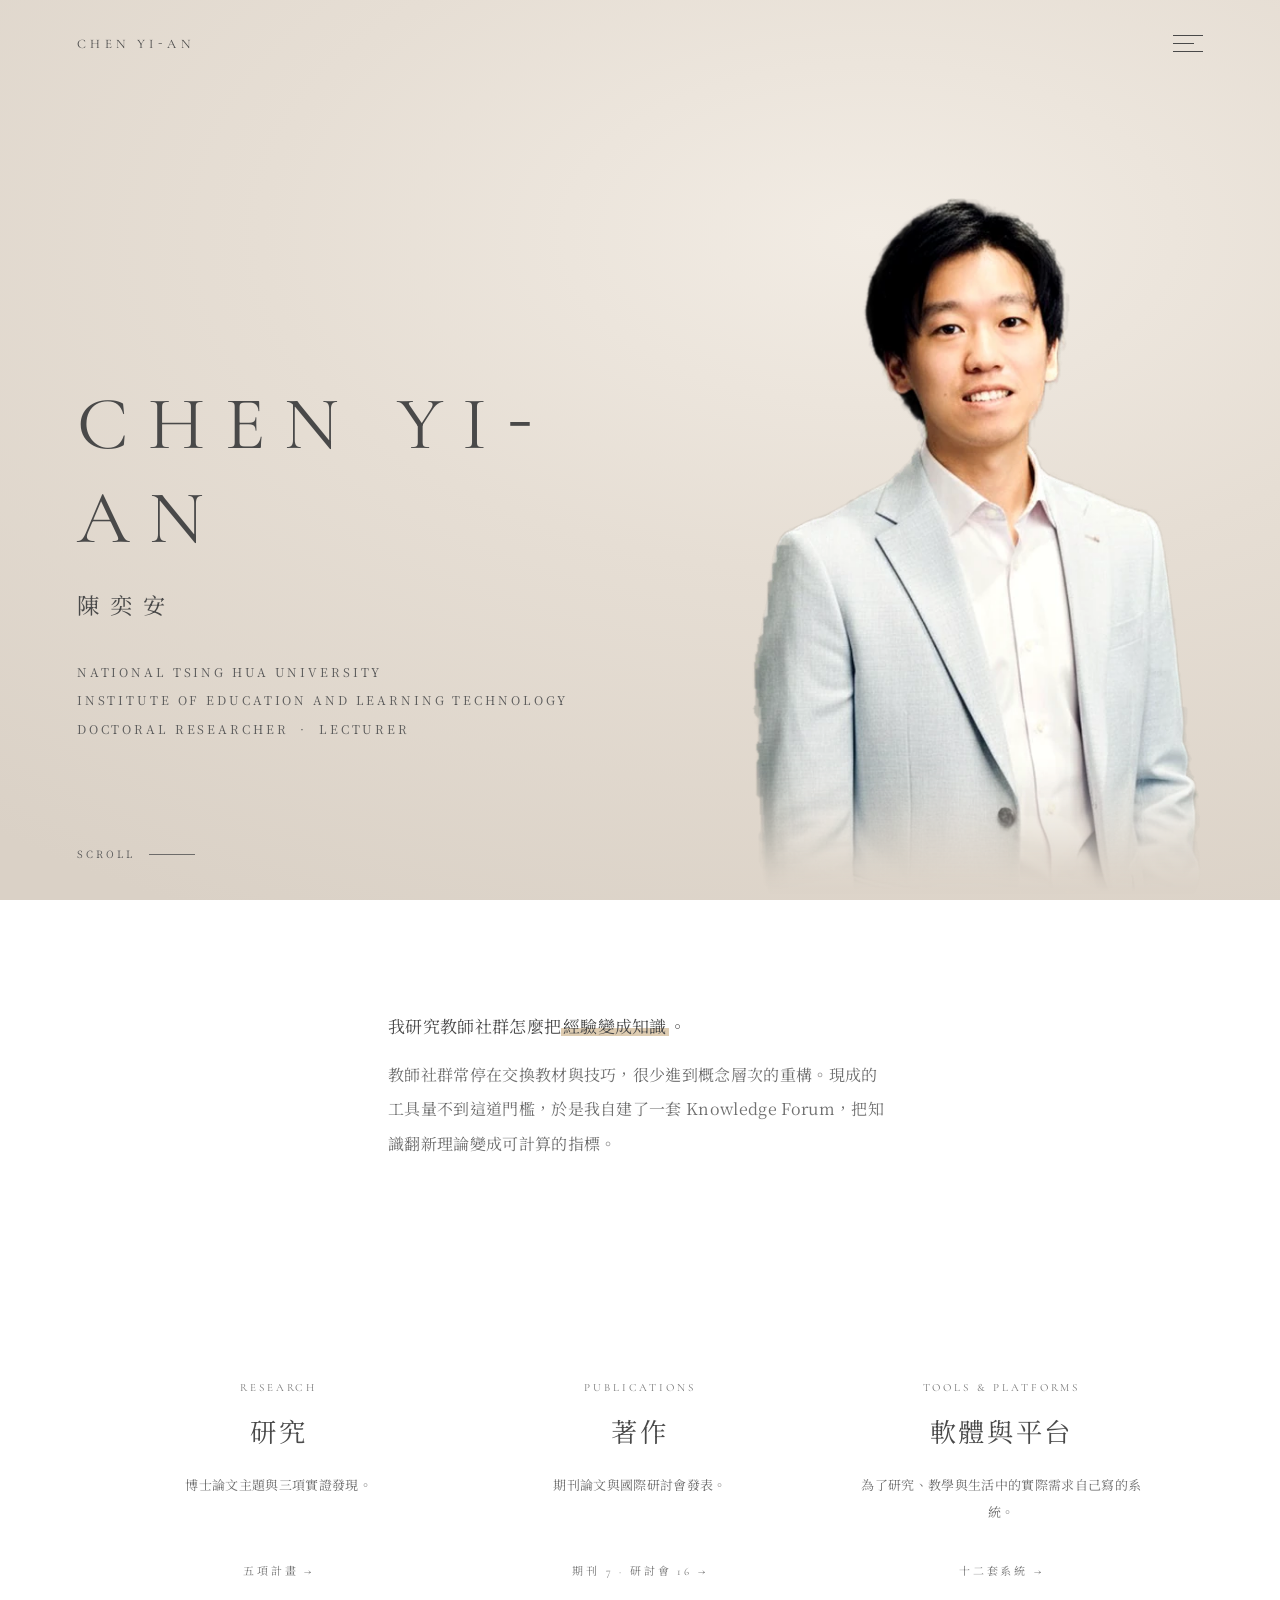
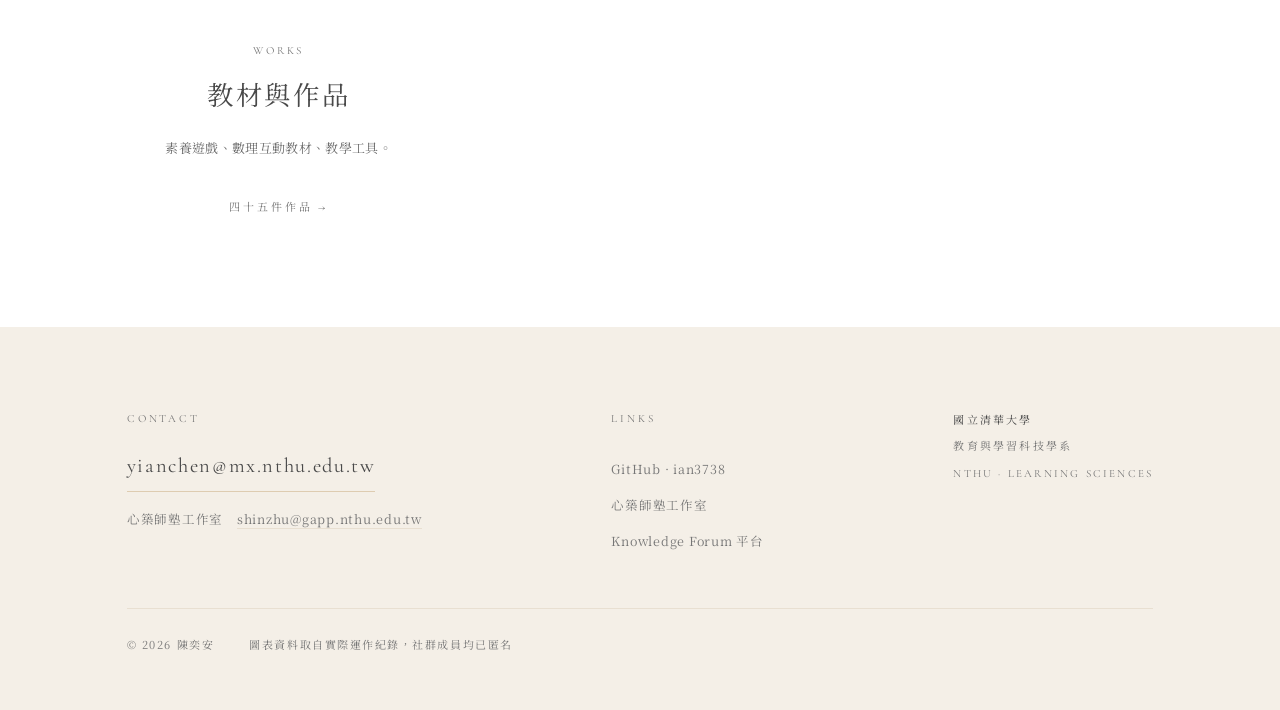
==== commit 870ece84: "彙整所有開發過的軟體與系統 對照 GitHub 上 43 個 repo 與站上既有清單，補進九個沒收錄的專案。  工具頁由六套擴為十二套，並重整為三群： - 研究與分析（5）Knowledge For" ====
--- a/index.html
+++ b/index.html
@@ -82,14 +82,14 @@
         <div class="portal-go">期刊 7 · 研討會 16 →</div>
       </a>
       <a class="portal" href="systems.html">
-        <div class="portal-n">Tools &amp; Platforms</div><div class="portal-t">研究工具與平台</div>
-        <p class="portal-d">為了研究與教學需求自己寫的平台與分析工具。</p>
-        <div class="portal-go">六套系統 →</div>
+        <div class="portal-n">Tools &amp; Platforms</div><div class="portal-t">軟體與平台</div>
+        <p class="portal-d">為了研究、教學與生活中的實際需求自己寫的系統。</p>
+        <div class="portal-go">十二套系統 →</div>
       </a>
       <a class="portal" href="works.html">
         <div class="portal-n">Works</div><div class="portal-t">教材與作品</div>
         <p class="portal-d">素養遊戲、數理互動教材、教學工具。</p>
-        <div class="portal-go">四十件作品 →</div>
+        <div class="portal-go">四十五件作品 →</div>
       </a>
     </div>
   </div>
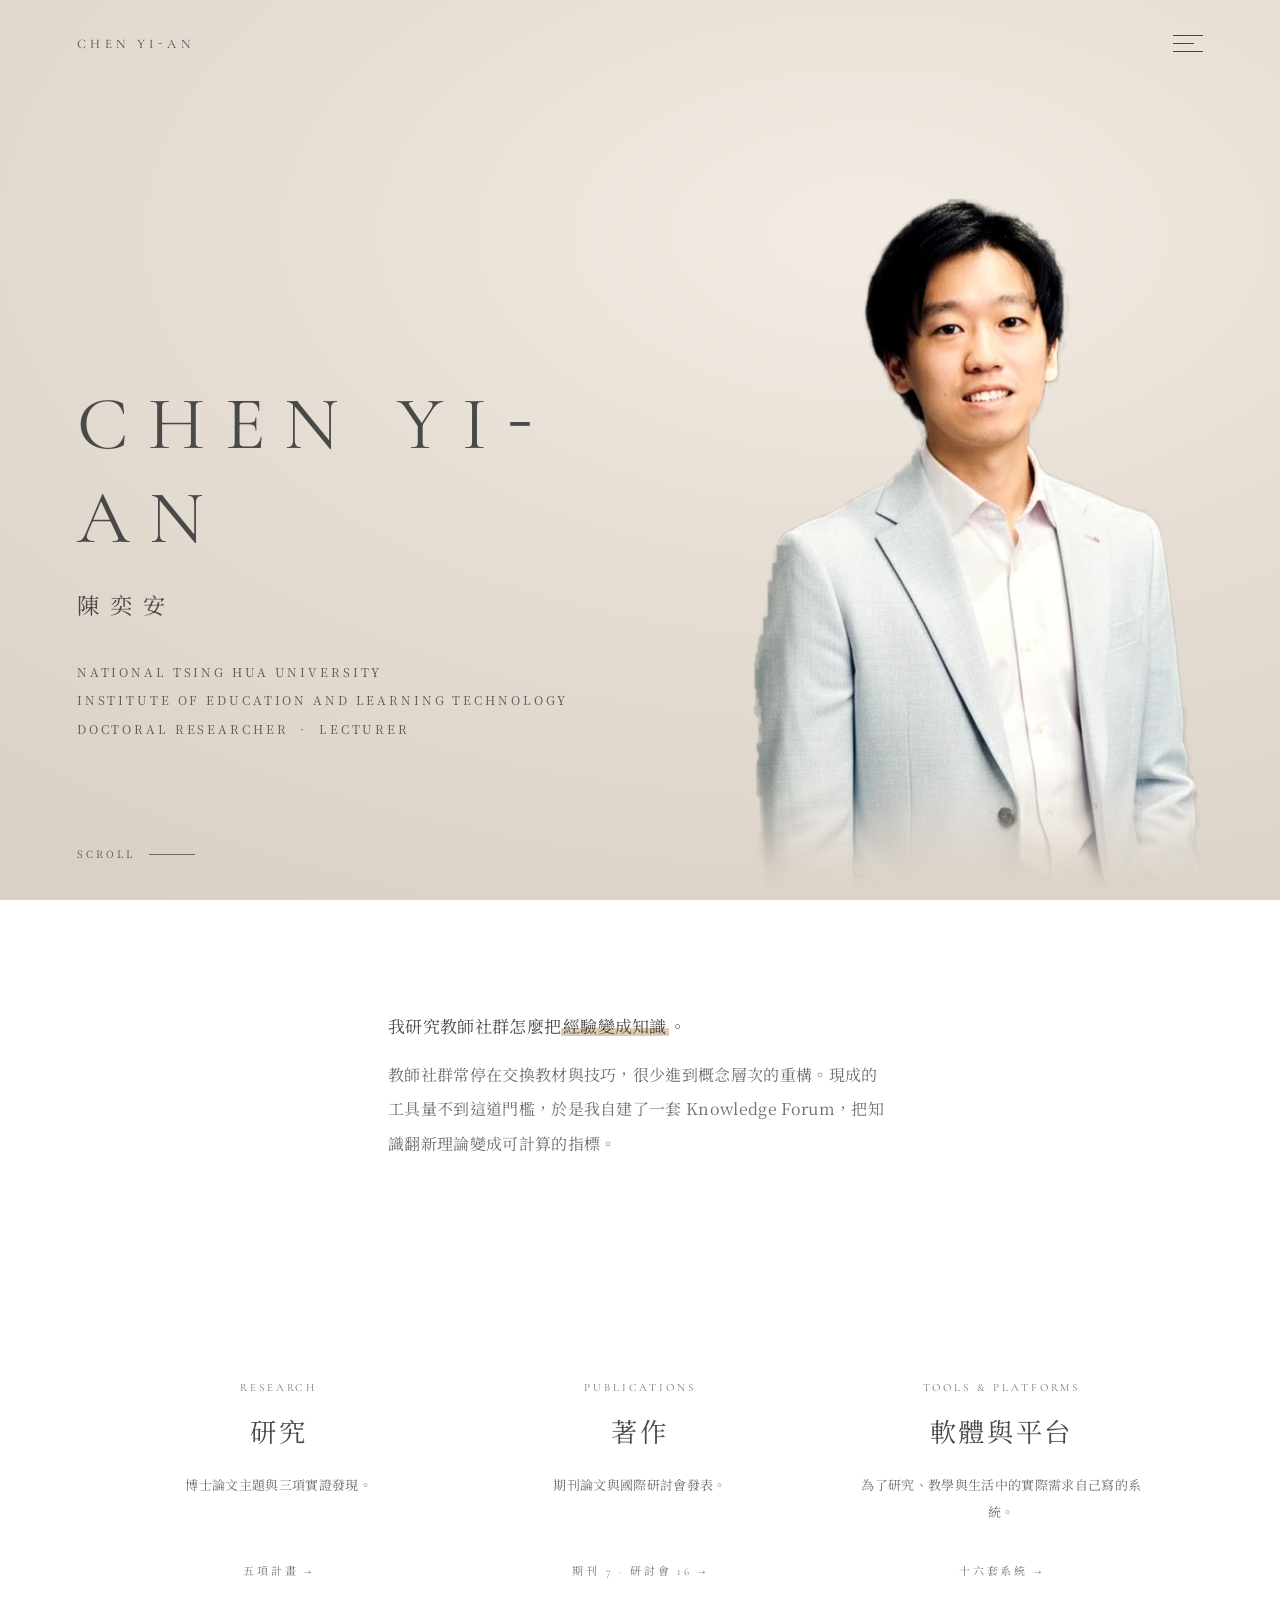
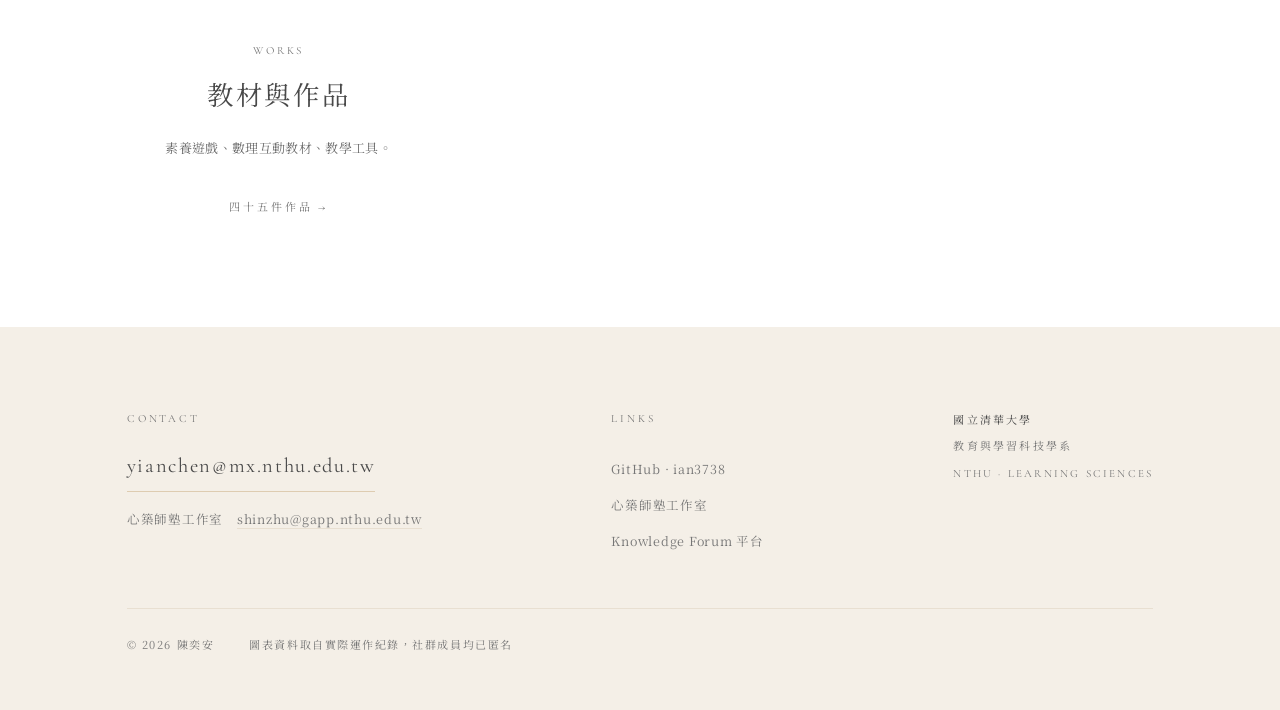
==== commit 3fa48552: "補上四套不在 GitHub 帳號清單裡的系統 這四套散在 iCloud 的不同資料夾，上一輪只掃 GitHub 所以漏了：  - journalmap 文獻計量：把 VOSviewer 1.6.21 " ====
--- a/index.html
+++ b/index.html
@@ -84,7 +84,7 @@
       <a class="portal" href="systems.html">
         <div class="portal-n">Tools &amp; Platforms</div><div class="portal-t">軟體與平台</div>
         <p class="portal-d">為了研究、教學與生活中的實際需求自己寫的系統。</p>
-        <div class="portal-go">十二套系統 →</div>
+        <div class="portal-go">十六套系統 →</div>
       </a>
       <a class="portal" href="works.html">
         <div class="portal-n">Works</div><div class="portal-t">教材與作品</div>
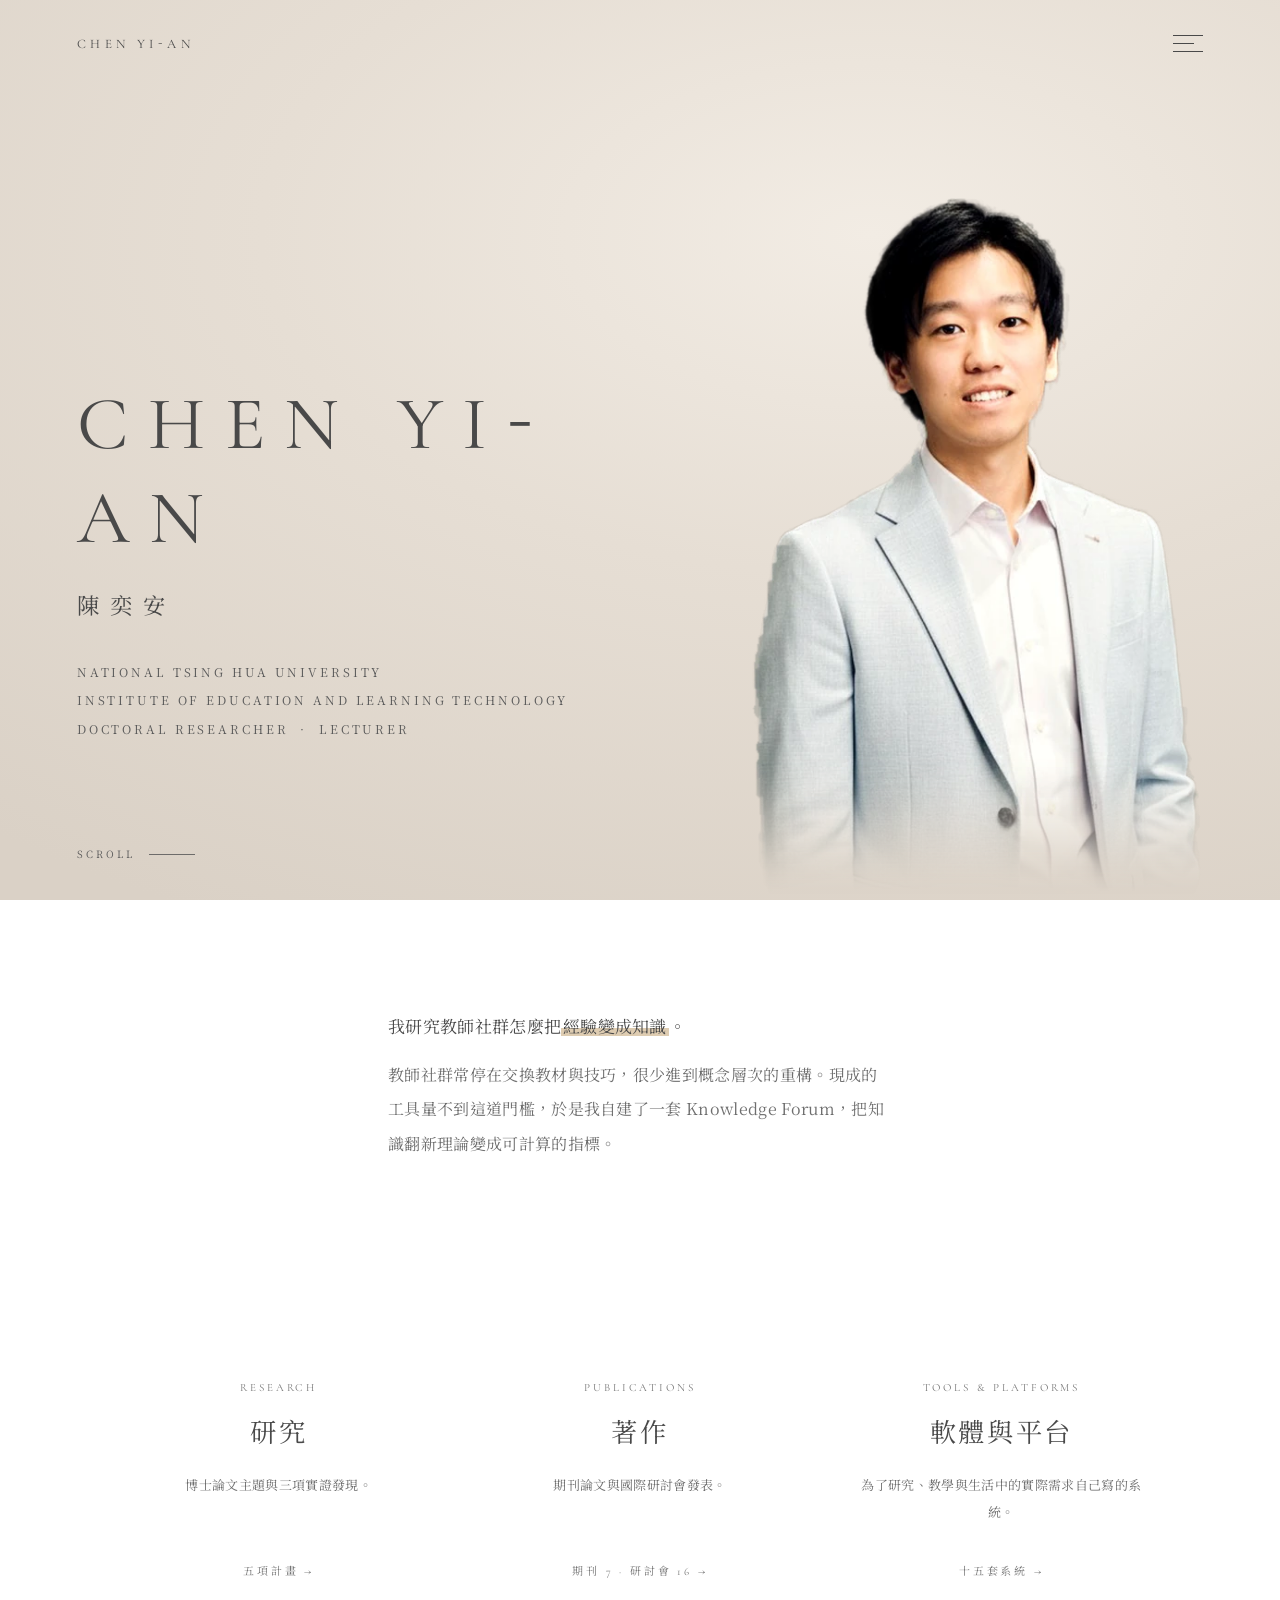
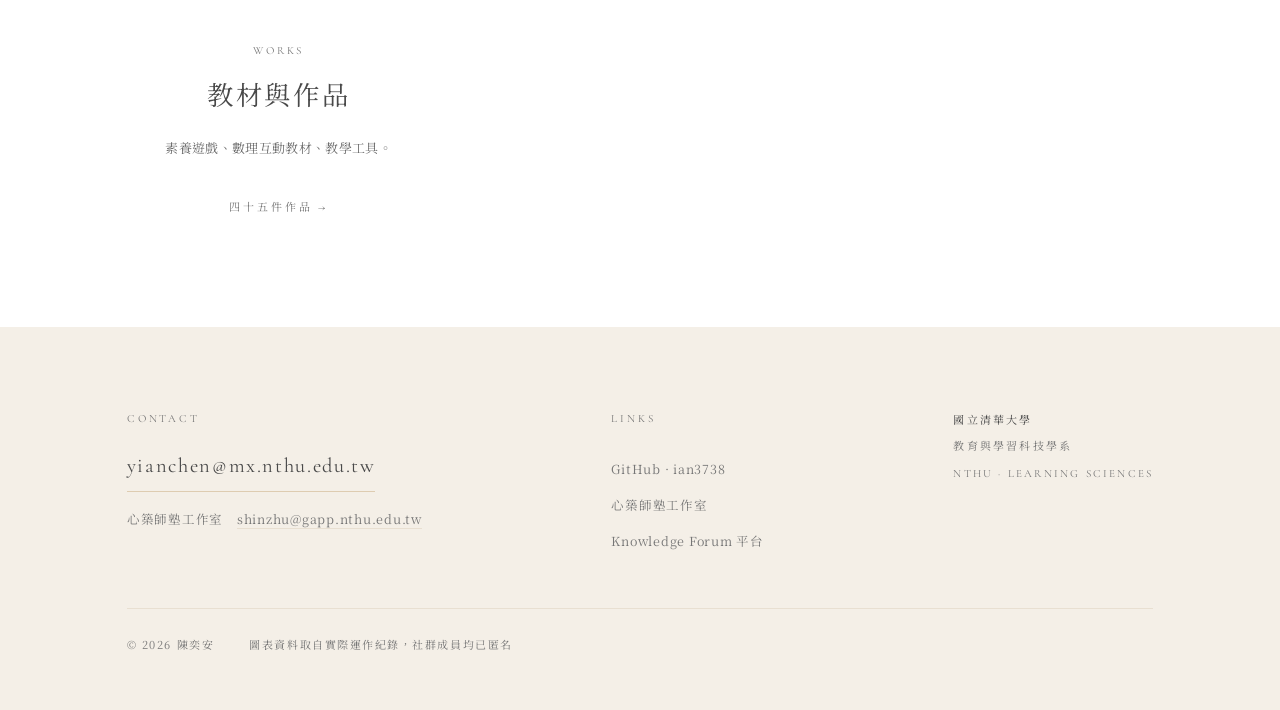
==== commit c13df63d: "移除 1728 站牌 依使用者指示不放上網站。工具頁由十六套改為十五套， 研究以外一群由四套改為三套，全頁重編 S01 到 S15， 連動更新總覽頁入口數字、頁面說明與 README。  Co-Aut" ====
--- a/index.html
+++ b/index.html
@@ -84,7 +84,7 @@
       <a class="portal" href="systems.html">
         <div class="portal-n">Tools &amp; Platforms</div><div class="portal-t">軟體與平台</div>
         <p class="portal-d">為了研究、教學與生活中的實際需求自己寫的系統。</p>
-        <div class="portal-go">十六套系統 →</div>
+        <div class="portal-go">十五套系統 →</div>
       </a>
       <a class="portal" href="works.html">
         <div class="portal-n">Works</div><div class="portal-t">教材與作品</div>
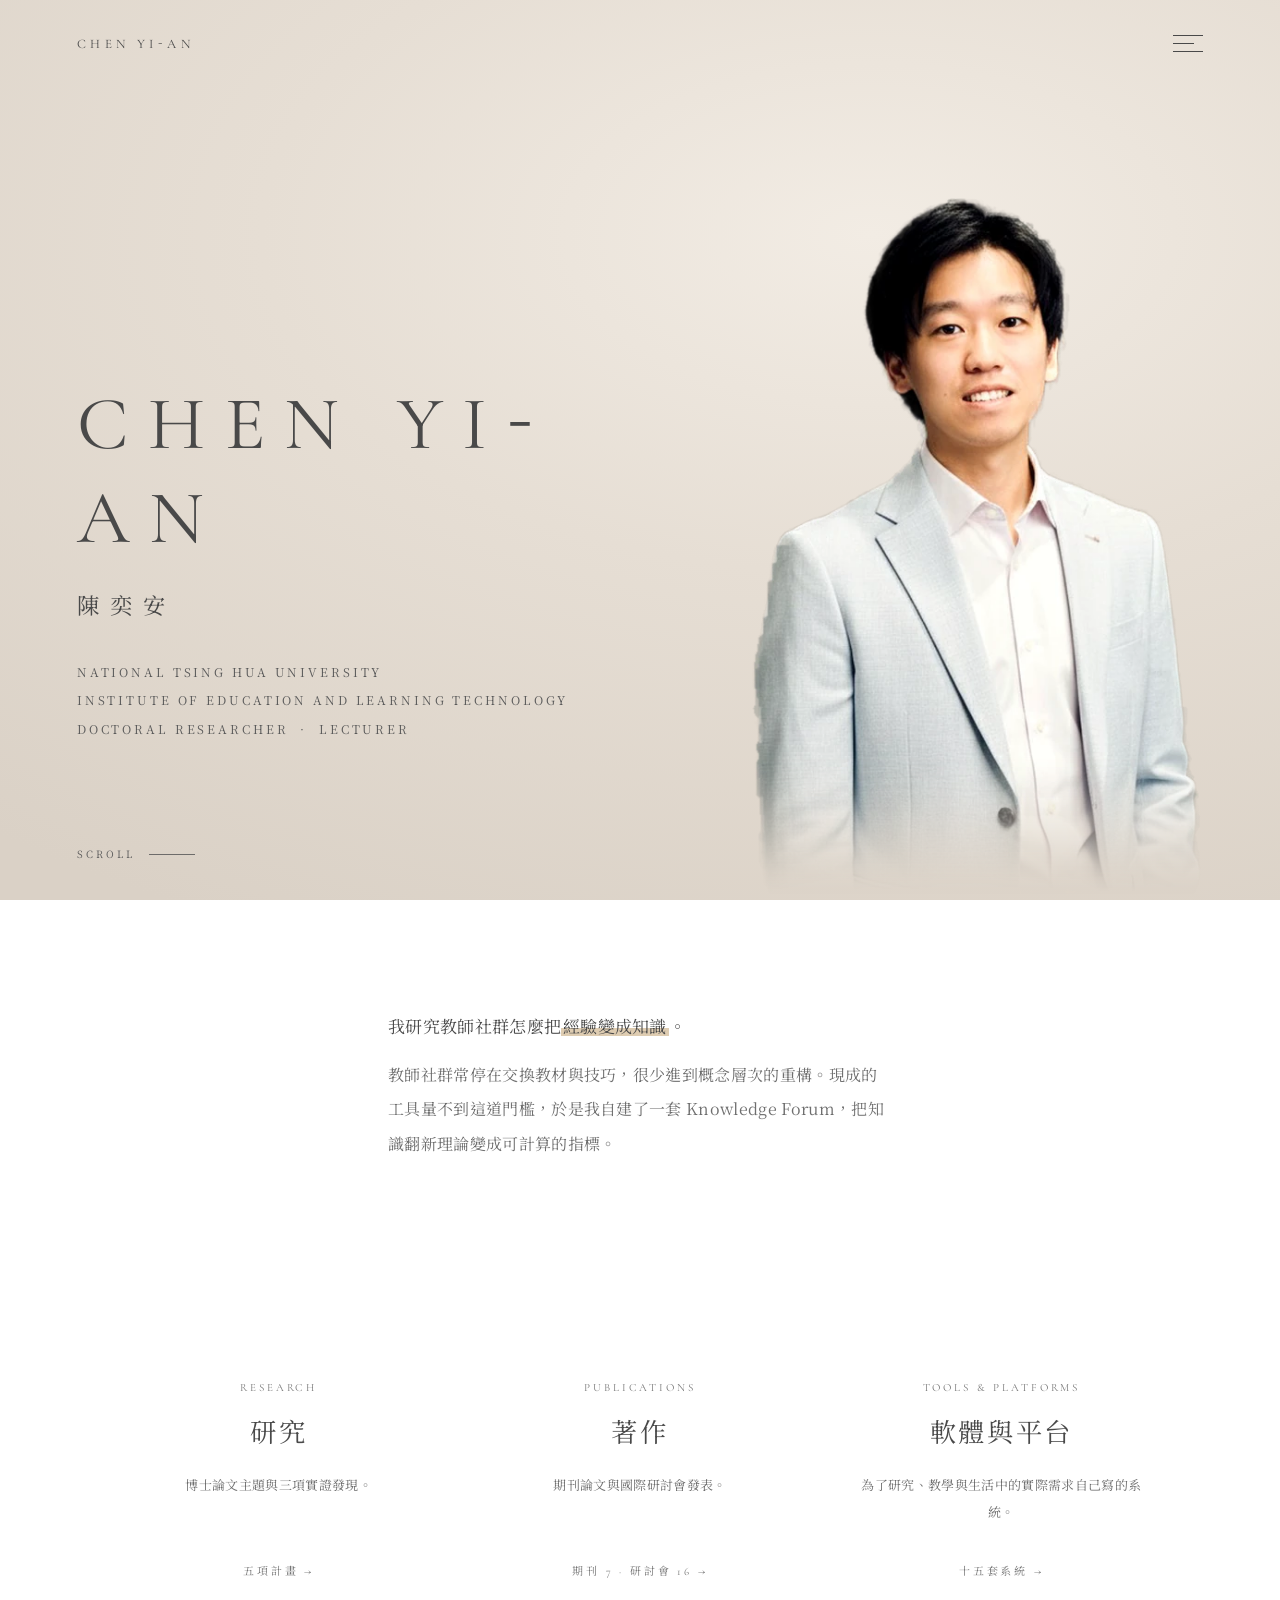
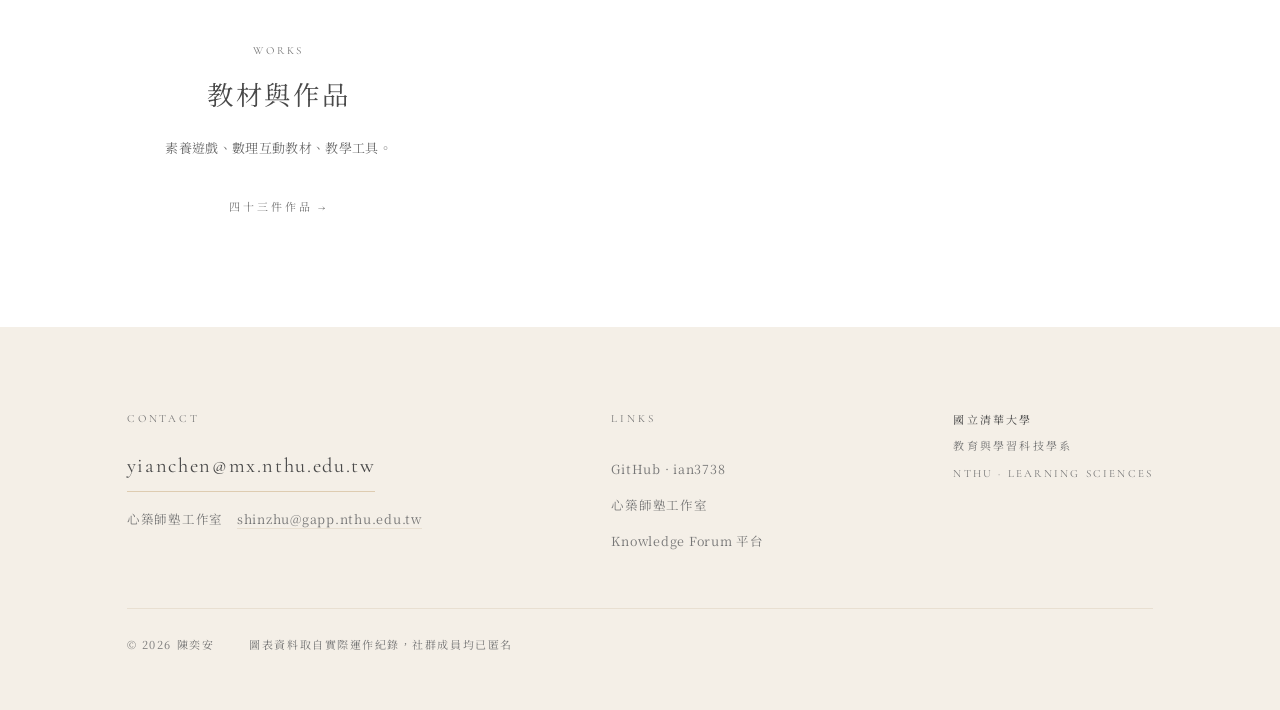
==== commit 8795e3a6: "移除蓮境與消失的數學家 使用者表示這兩件不是他做的。素養密室逃脫由六款減為四款， 遊戲頁條目 9 → 7 並重編，作品總數 45 → 43。 連動更新 data.js 類別統計、works.html " ====
--- a/index.html
+++ b/index.html
@@ -89,7 +89,7 @@
       <a class="portal" href="works.html">
         <div class="portal-n">Works</div><div class="portal-t">教材與作品</div>
         <p class="portal-d">素養遊戲、數理互動教材、教學工具。</p>
-        <div class="portal-go">四十五件作品 →</div>
+        <div class="portal-go">四十三件作品 →</div>
       </a>
     </div>
   </div>
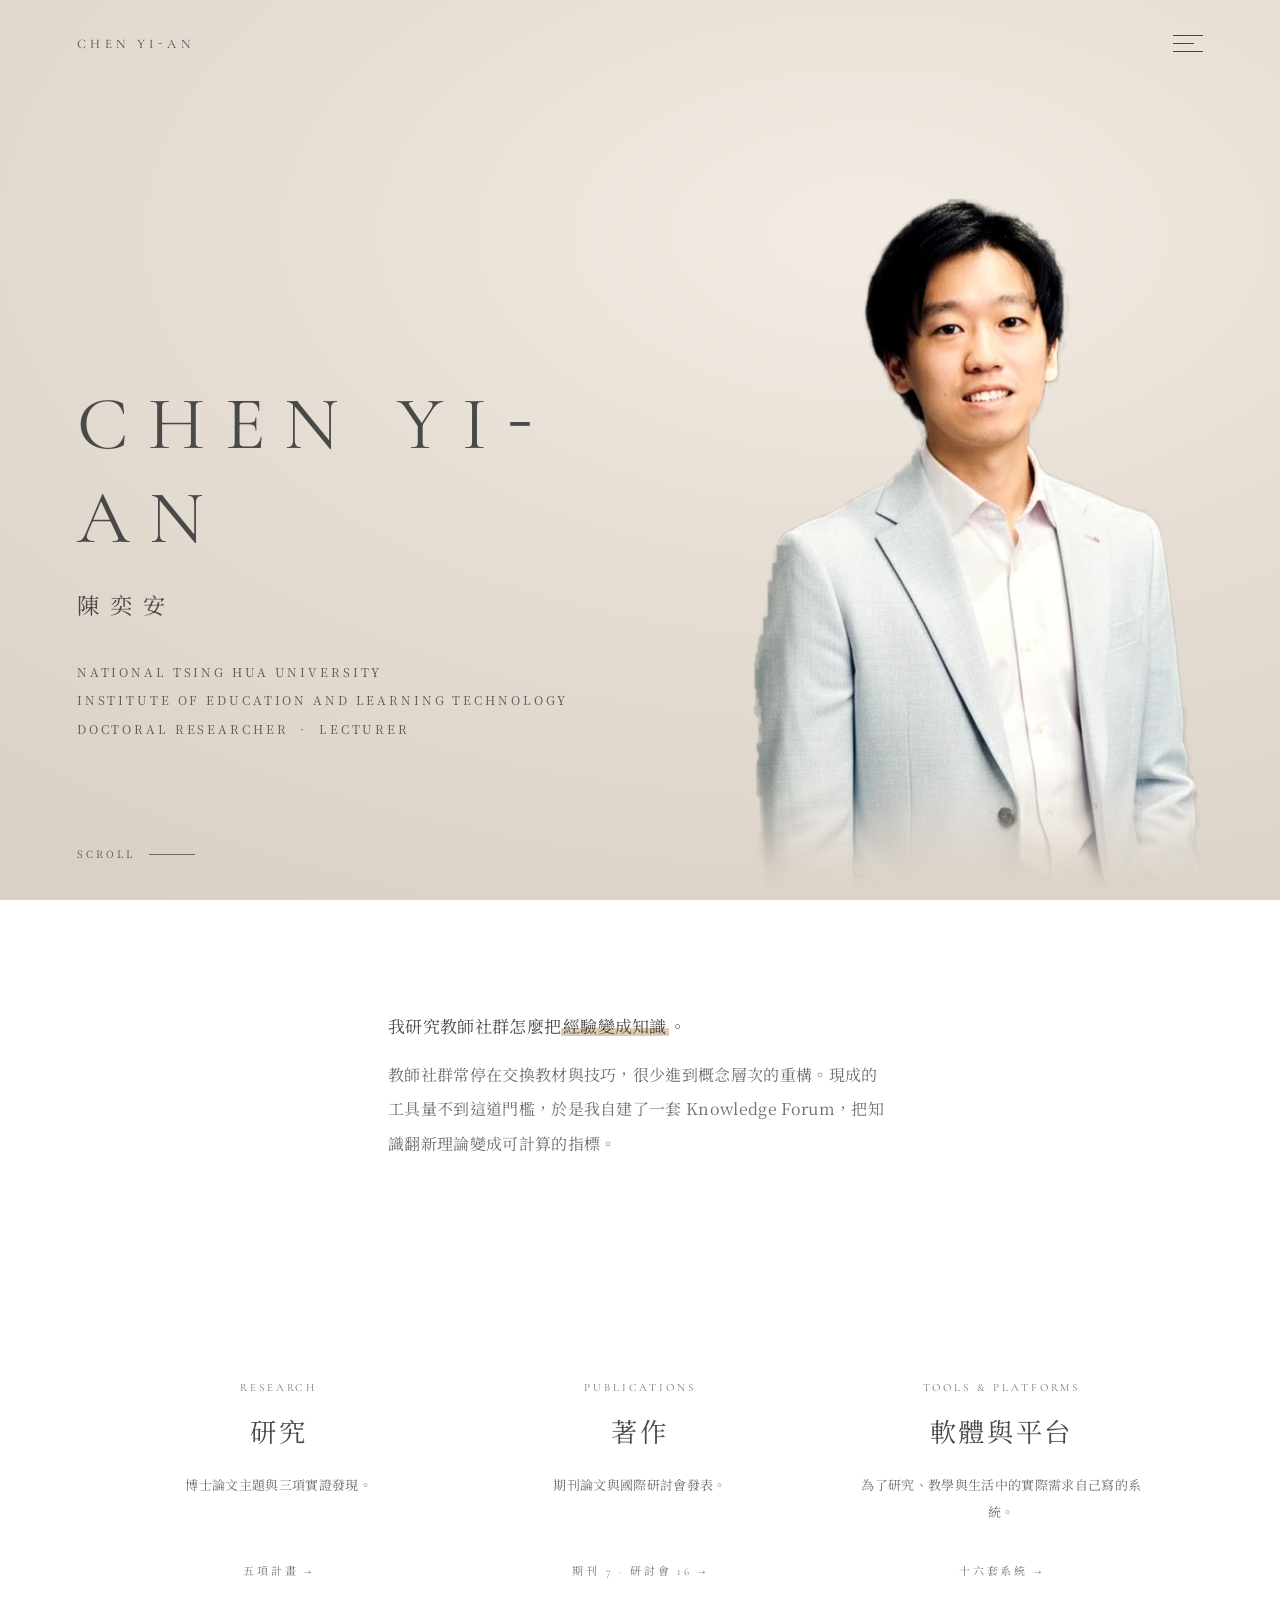
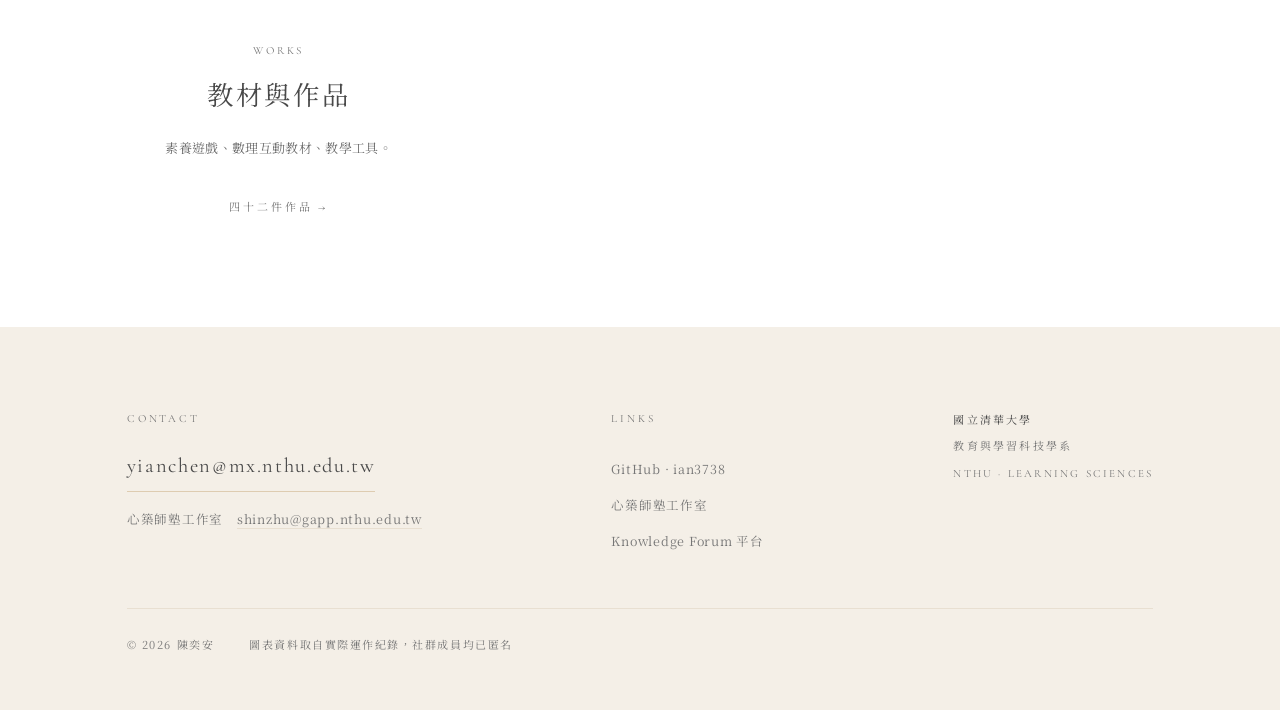
==== commit 9df52d3d: "移除神鵰俠侶，工具頁加入會考派題 神鵰俠侶依使用者指示移除。敘事遊戲與展覽由三件減為兩件， 遊戲頁條目 7 → 6，作品總數 43 → 42。  會考派題加入教學與研習現場一群，教學與研習現場 4 →" ====
--- a/index.html
+++ b/index.html
@@ -84,12 +84,12 @@
       <a class="portal" href="systems.html">
         <div class="portal-n">Tools &amp; Platforms</div><div class="portal-t">軟體與平台</div>
         <p class="portal-d">為了研究、教學與生活中的實際需求自己寫的系統。</p>
-        <div class="portal-go">十五套系統 →</div>
+        <div class="portal-go">十六套系統 →</div>
       </a>
       <a class="portal" href="works.html">
         <div class="portal-n">Works</div><div class="portal-t">教材與作品</div>
         <p class="portal-d">素養遊戲、數理互動教材、教學工具。</p>
-        <div class="portal-go">四十三件作品 →</div>
+        <div class="portal-go">四十二件作品 →</div>
       </a>
     </div>
   </div>
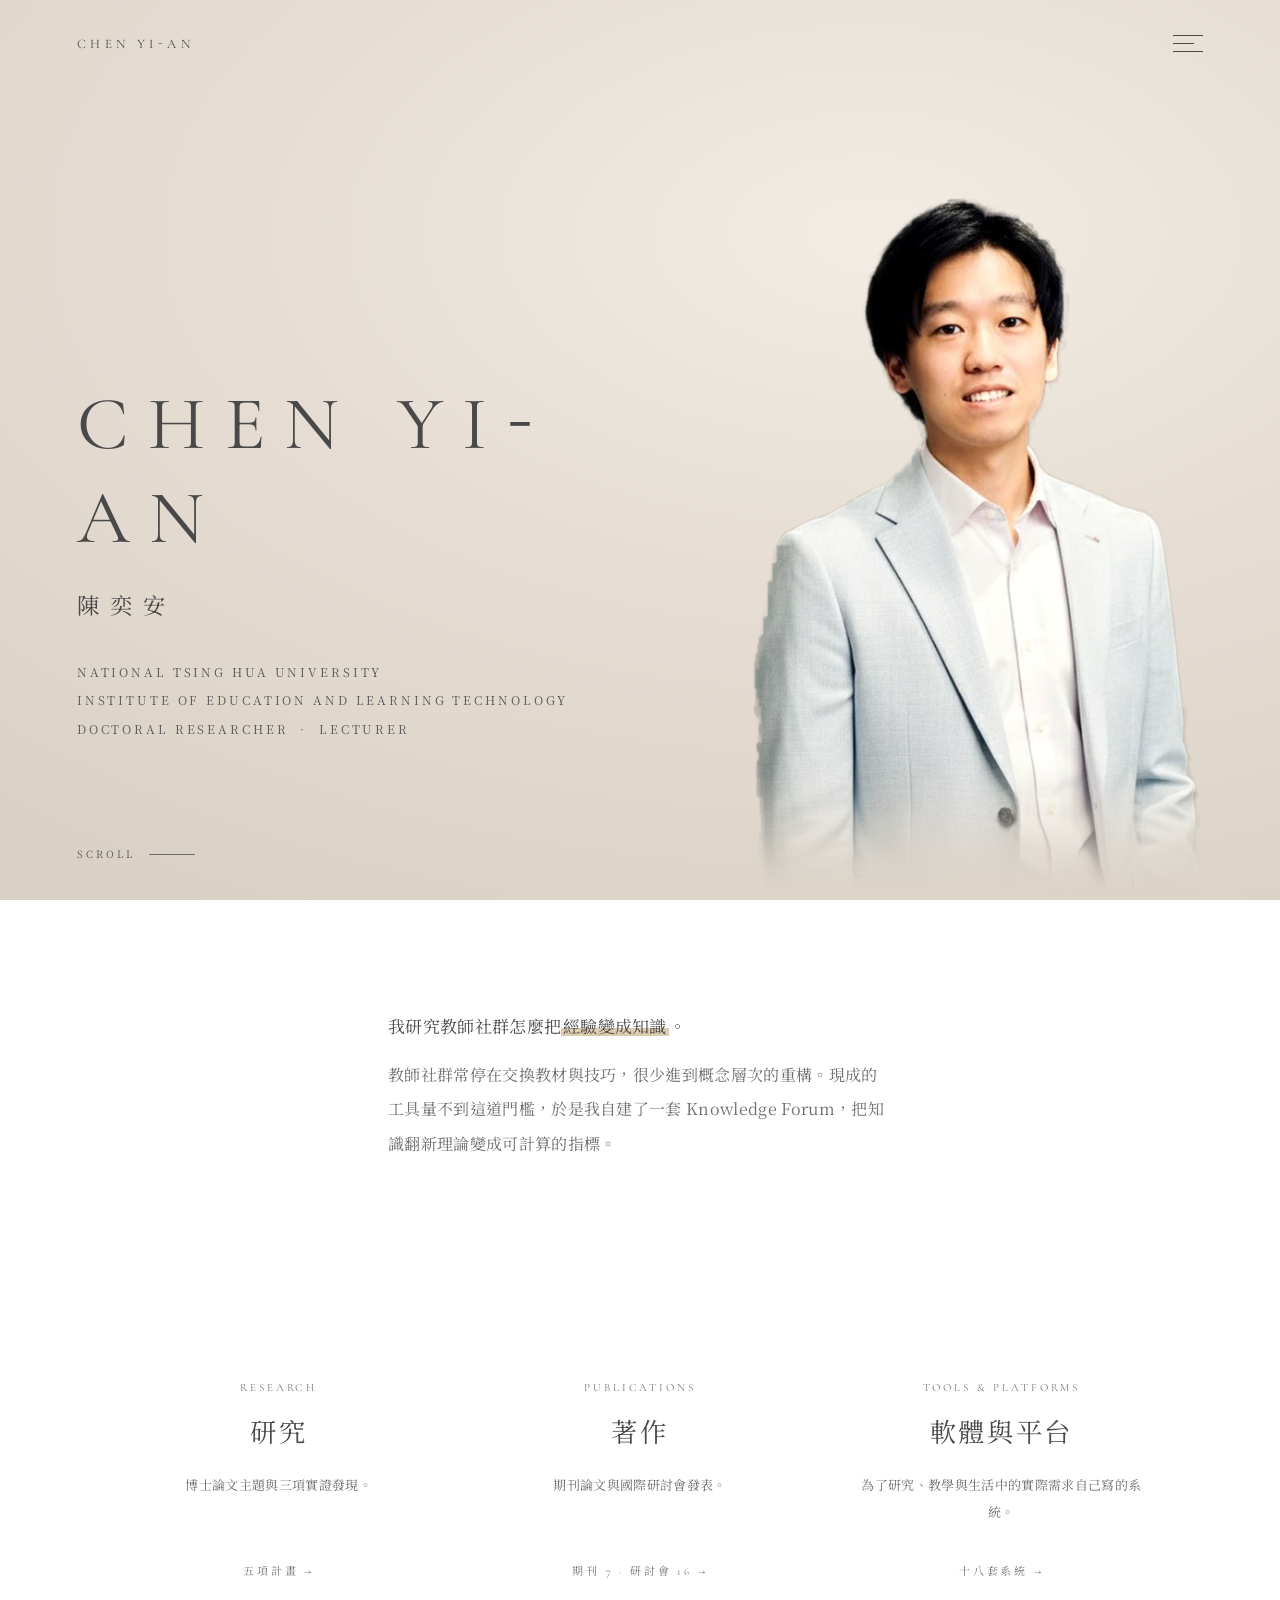
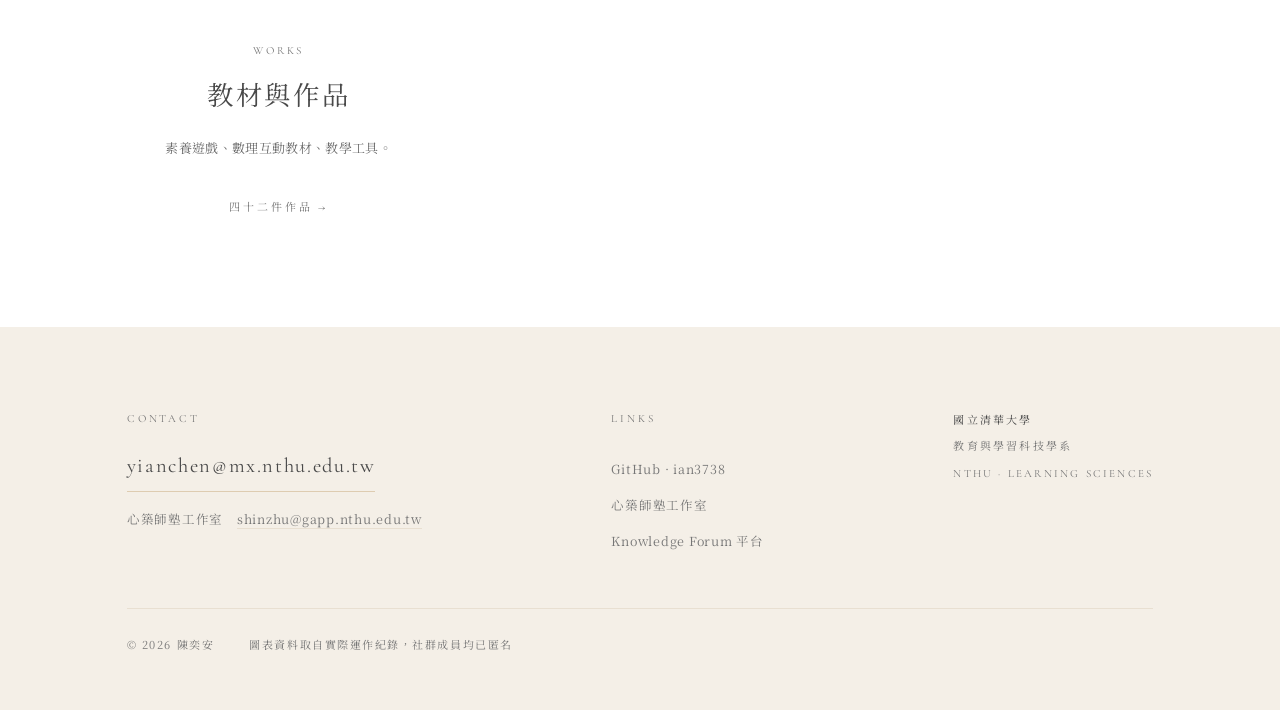
==== commit e44b61e4: "新增沏課 ChiKè AI 與班親會線上平台 沏課：老師的 AI 備課夥伴，出題、教案、批改與學習機器人， 學生免帳號掃碼即用，資料層可在 SQLite 與 Firestore 之間切換。  班親會線" ====
--- a/index.html
+++ b/index.html
@@ -84,7 +84,7 @@
       <a class="portal" href="systems.html">
         <div class="portal-n">Tools &amp; Platforms</div><div class="portal-t">軟體與平台</div>
         <p class="portal-d">為了研究、教學與生活中的實際需求自己寫的系統。</p>
-        <div class="portal-go">十六套系統 →</div>
+        <div class="portal-go">十八套系統 →</div>
       </a>
       <a class="portal" href="works.html">
         <div class="portal-n">Works</div><div class="portal-t">教材與作品</div>
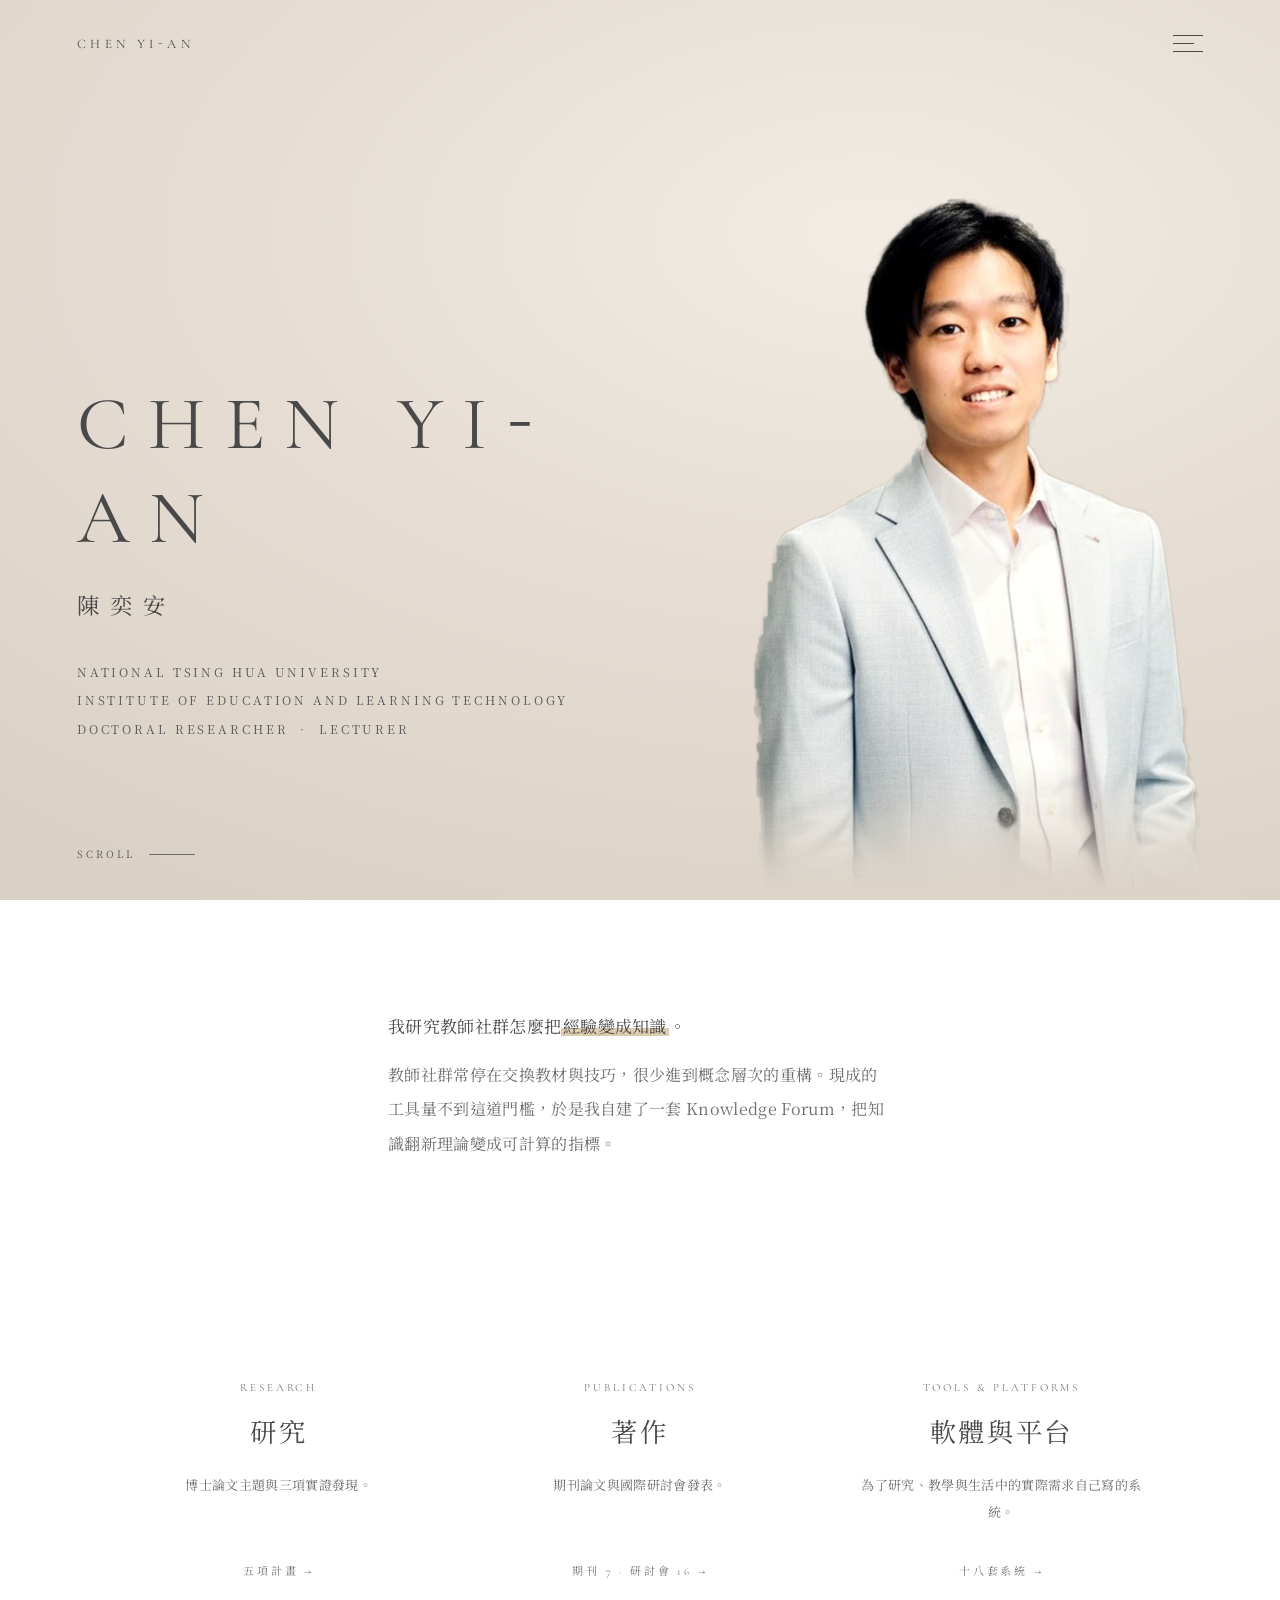
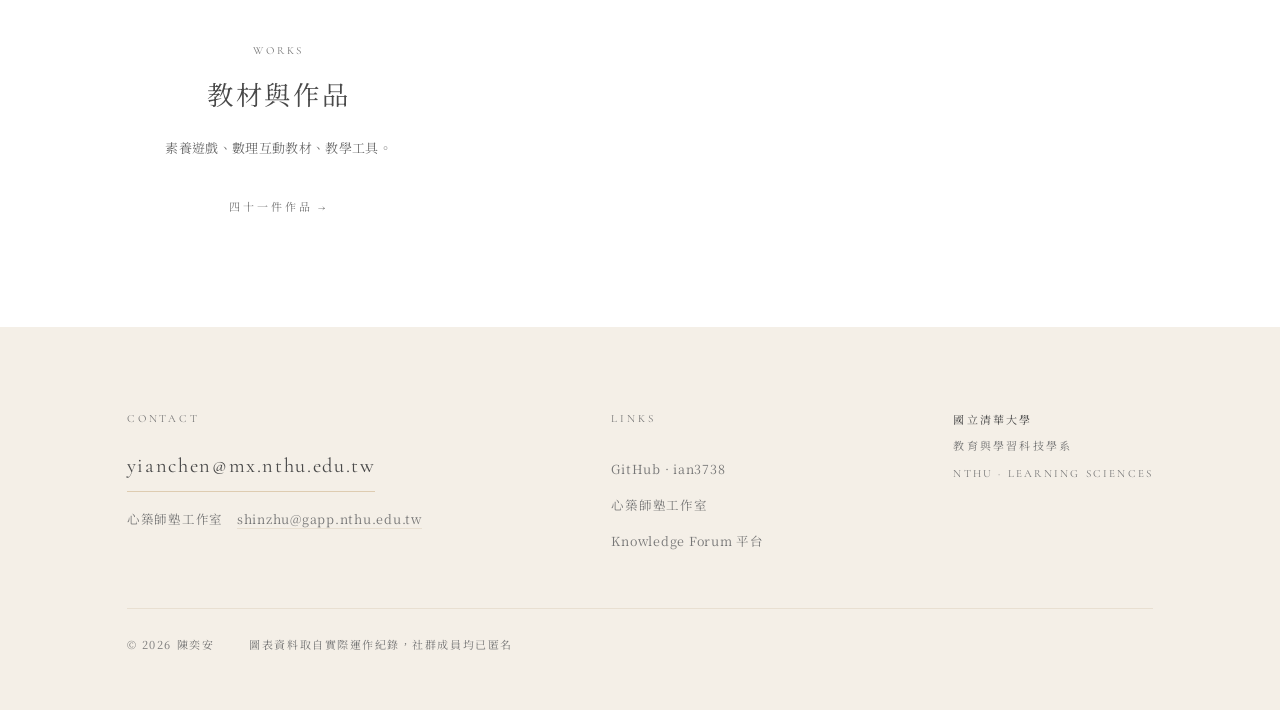
==== commit 894b222a: "移除昀蓁學苑 教學工具與網站由六件減為五件，工具網站頁條目 12 → 11 並重編， 作品總數 42 → 41。分類入口敘述拿掉「學習網站」，因為那指的 就是這件。連動更新 data.js 類別統計、" ====
--- a/index.html
+++ b/index.html
@@ -89,7 +89,7 @@
       <a class="portal" href="works.html">
         <div class="portal-n">Works</div><div class="portal-t">教材與作品</div>
         <p class="portal-d">素養遊戲、數理互動教材、教學工具。</p>
-        <div class="portal-go">四十二件作品 →</div>
+        <div class="portal-go">四十一件作品 →</div>
       </a>
     </div>
   </div>
